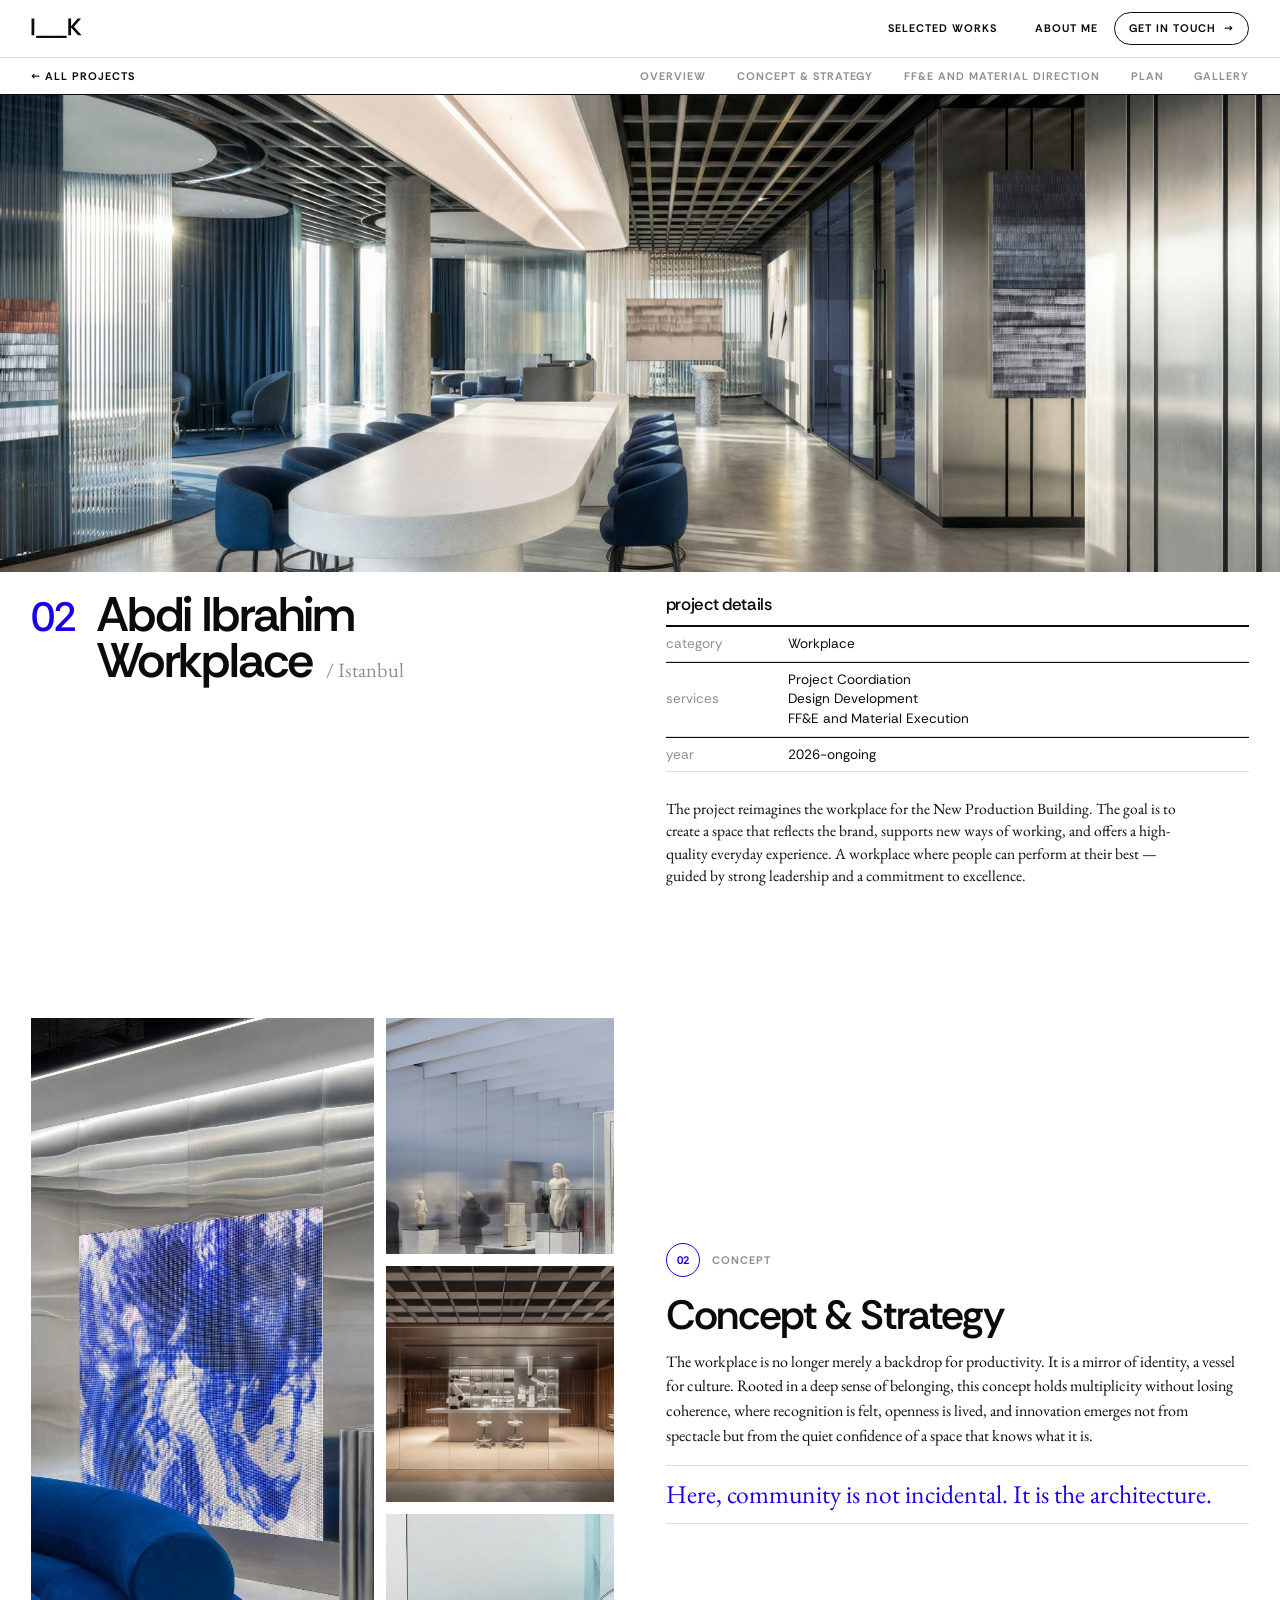
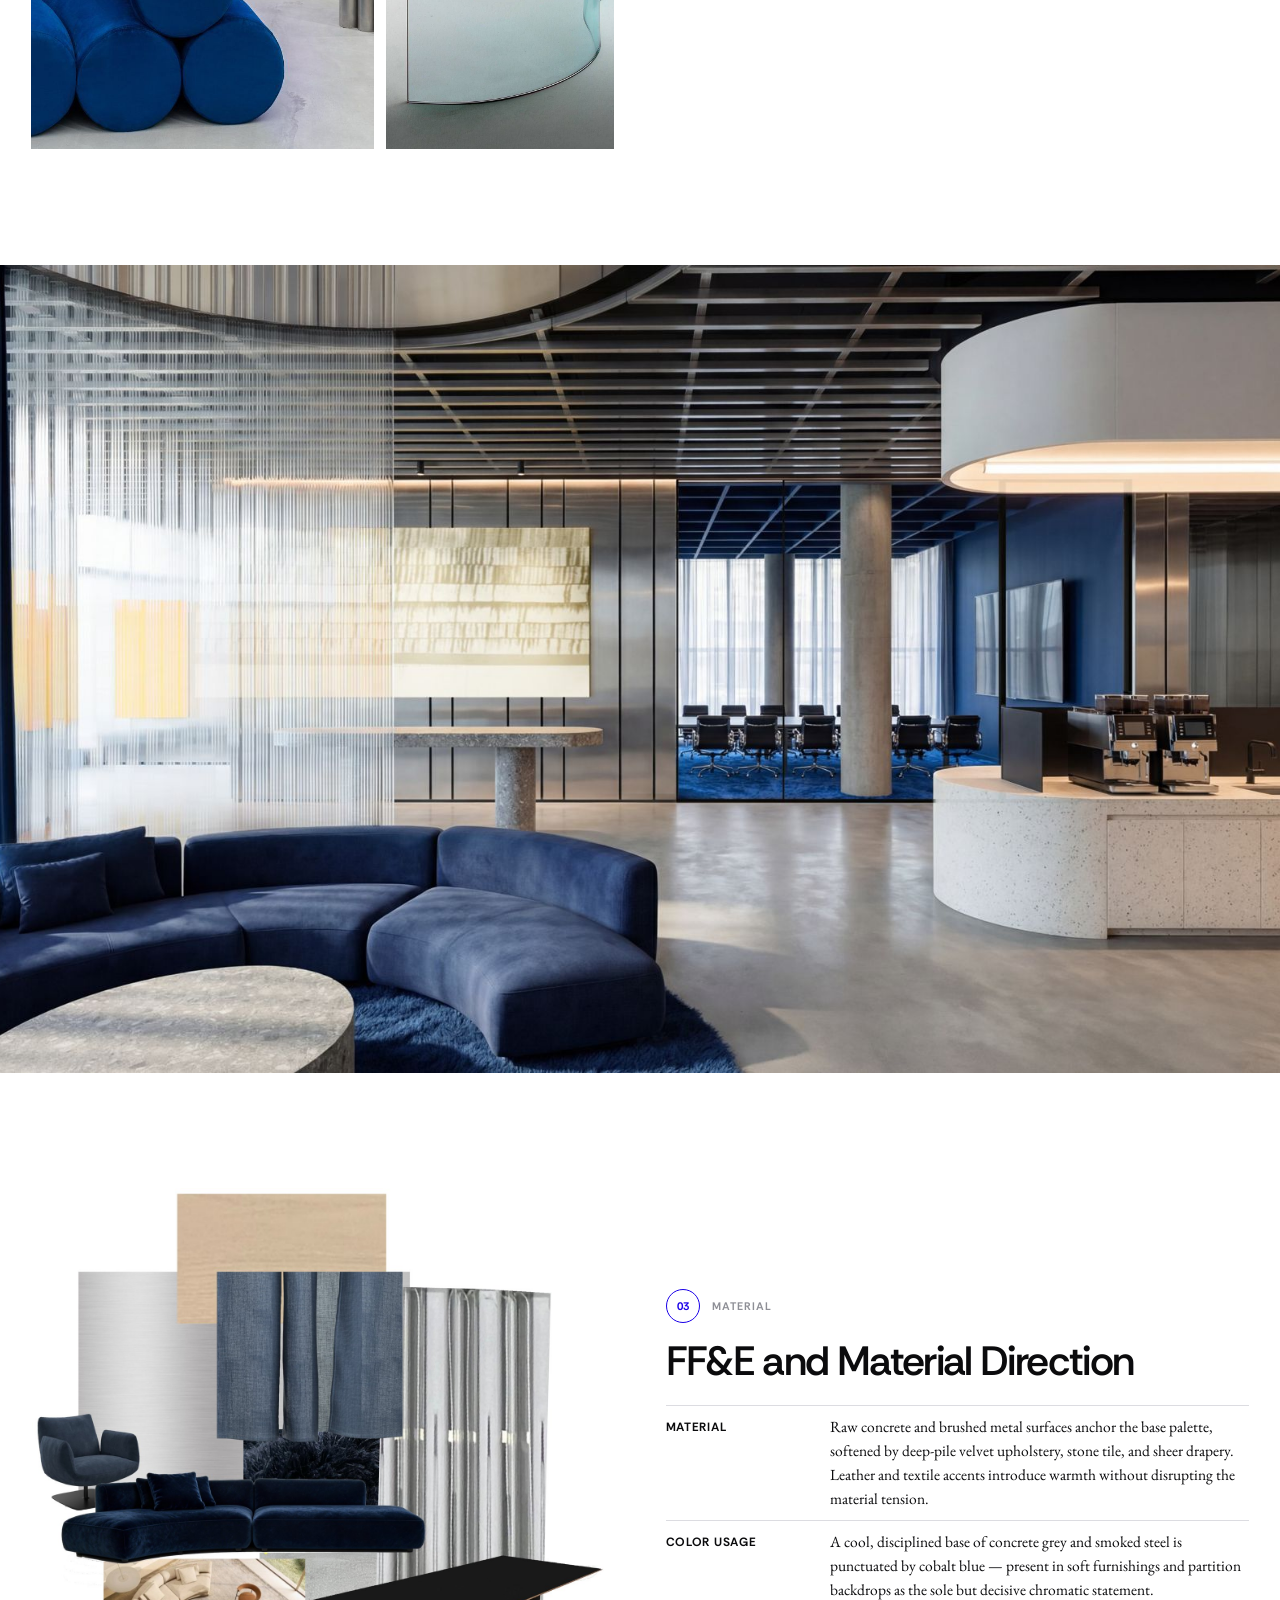
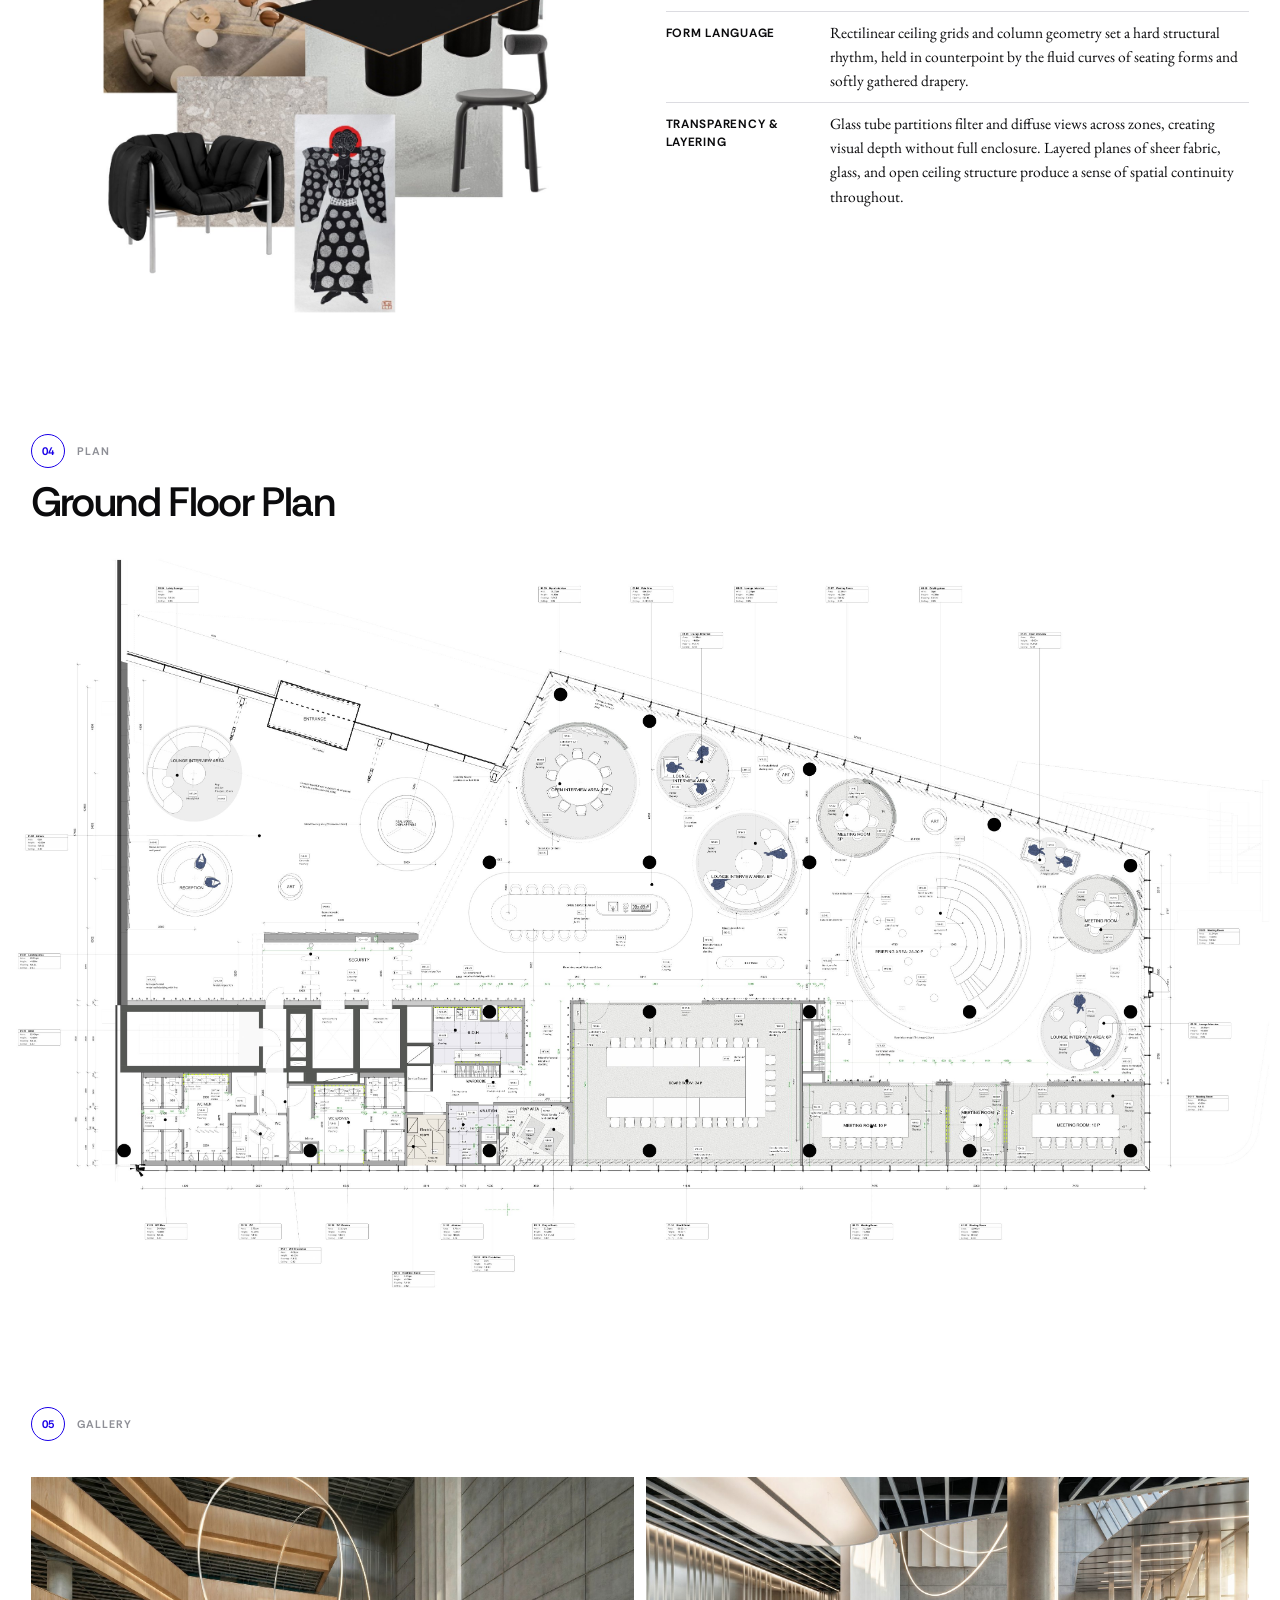
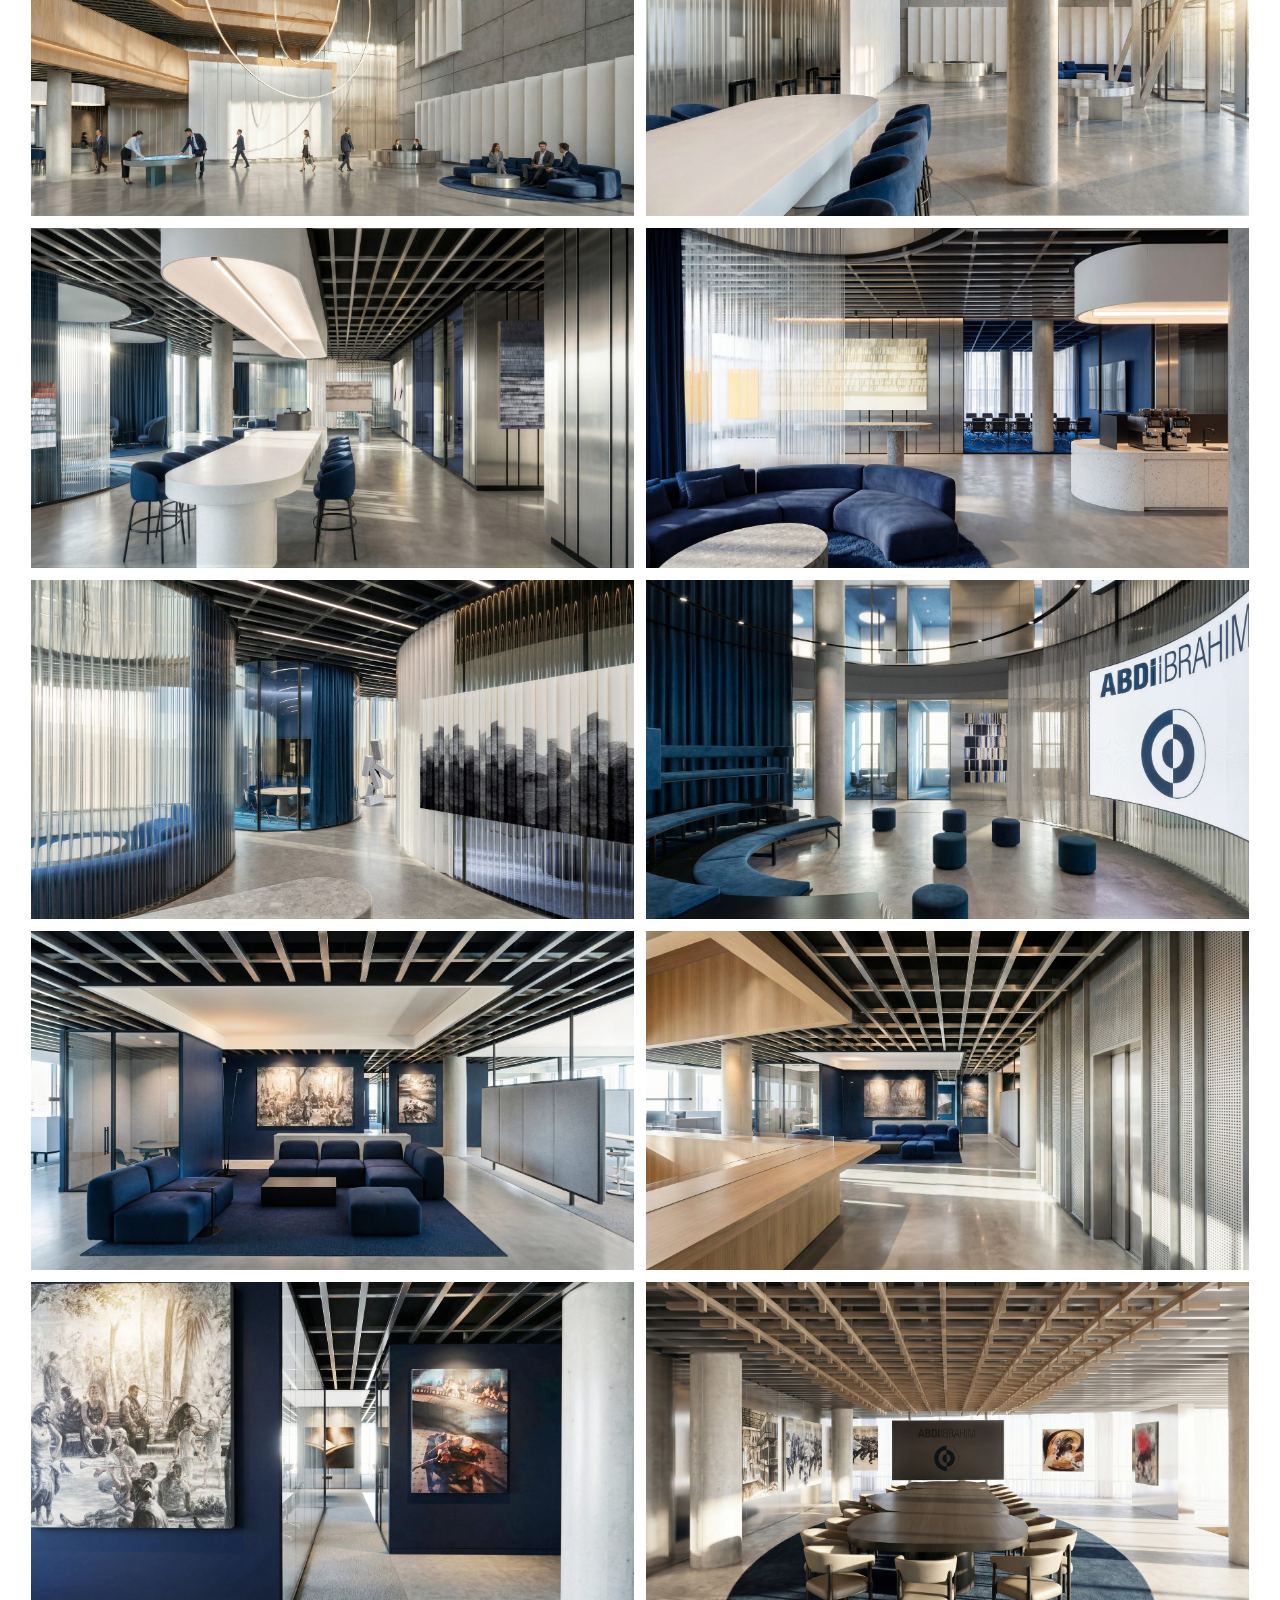
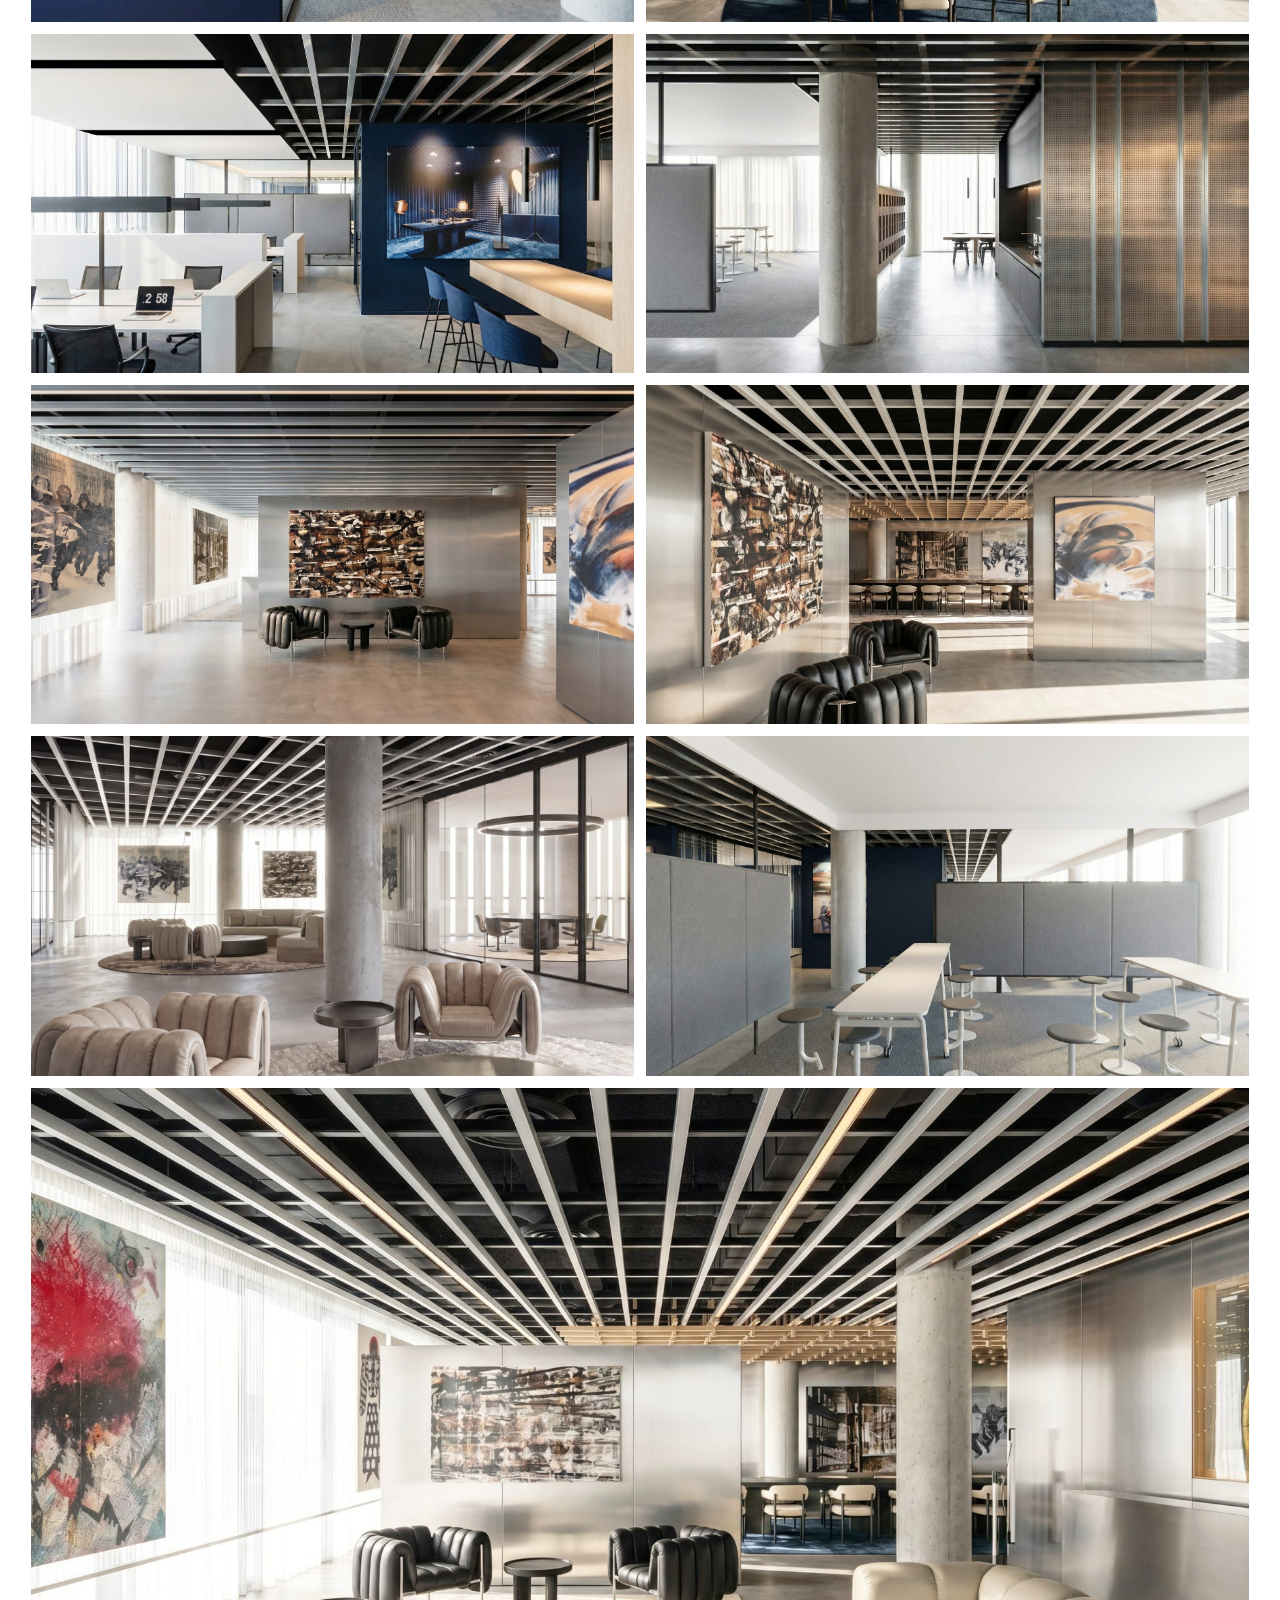
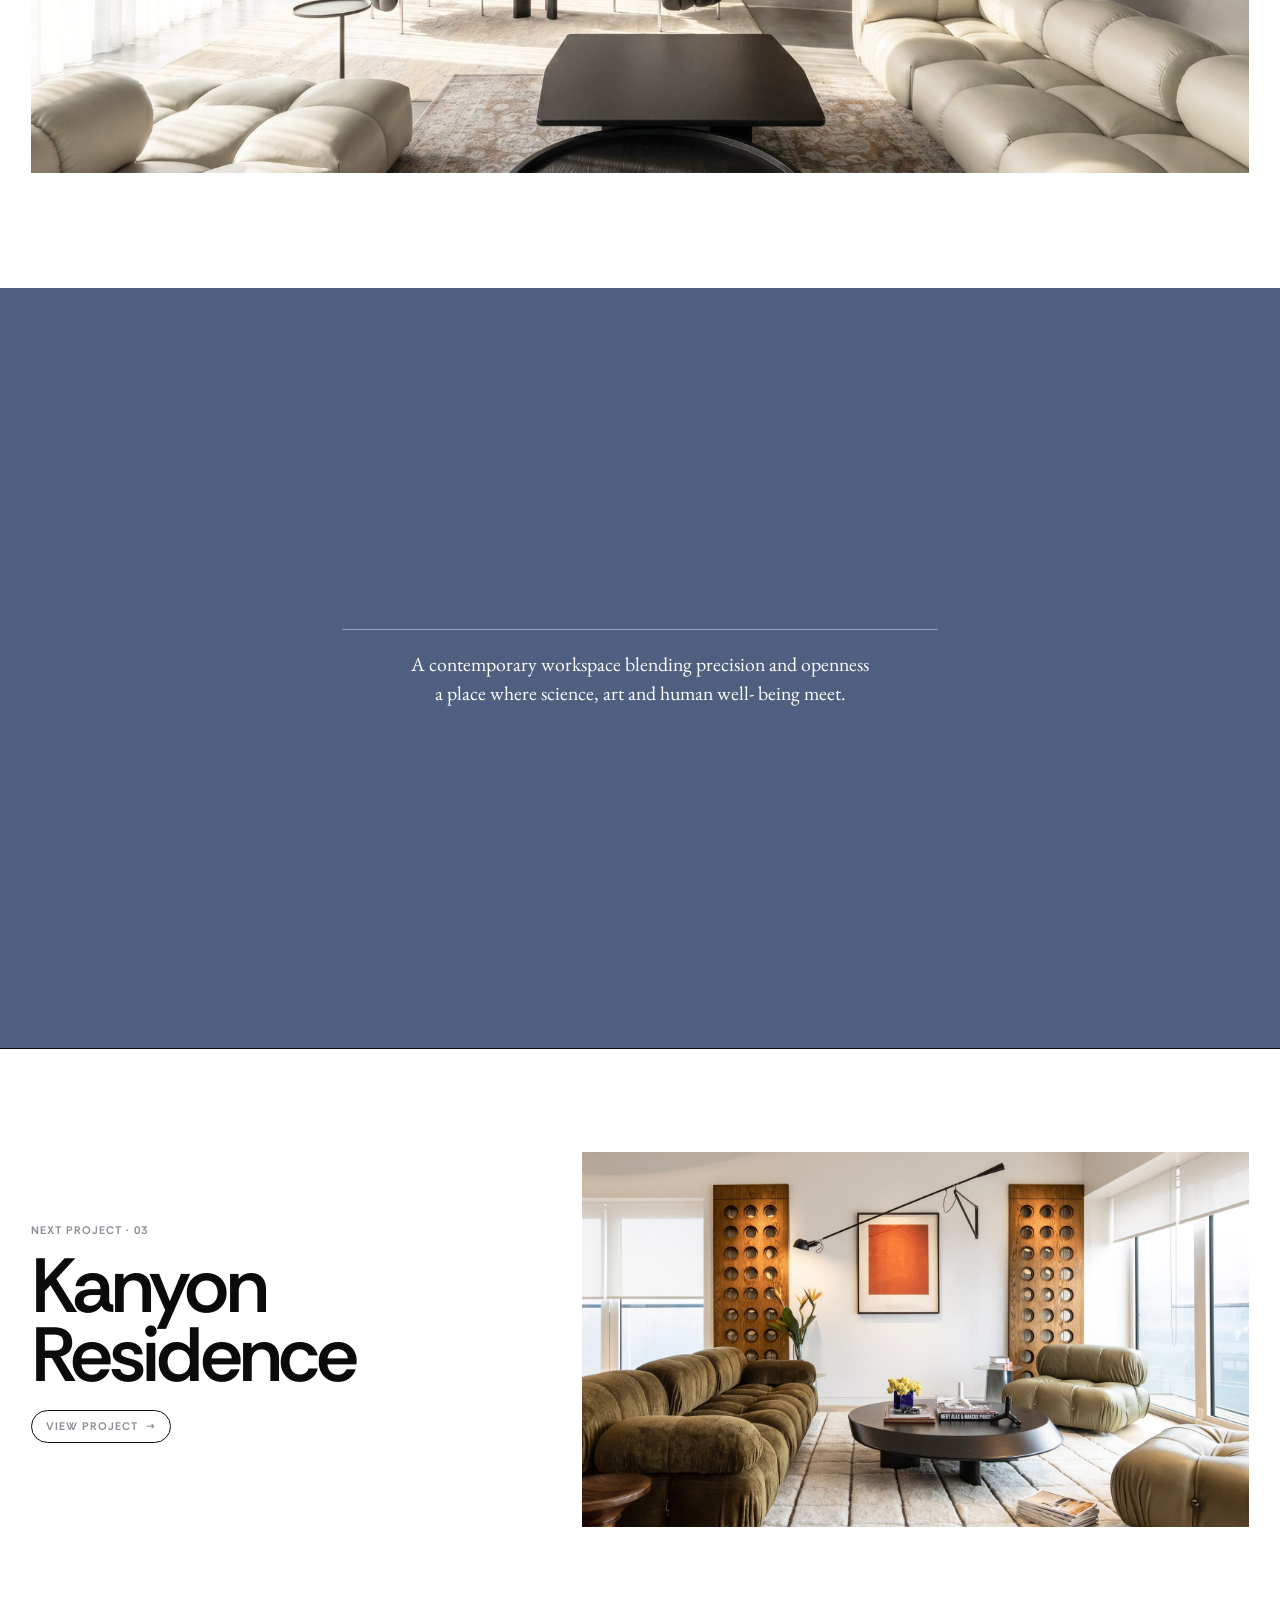
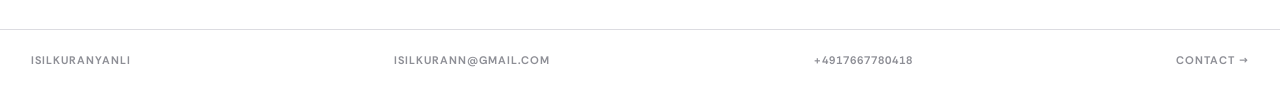
==== abdi-ibrahim.html @ 498994fc "Add files via upload" ====
<!doctype html>
<html lang="en"><head><meta charset="utf-8"><meta name="viewport" content="width=device-width,initial-scale=1,viewport-fit=cover">
<title>Abdi Ibrahim Workplace</title>
<link rel="preconnect" href="https://fonts.googleapis.com">
<link rel="preconnect" href="https://fonts.gstatic.com" crossorigin>
<link rel="stylesheet" href="https://fonts.googleapis.com/css2?family=Rethink+Sans:wght@400;500;600;700;800&family=DM+Sans:opsz,wght@9..40,800&family=EB+Garamond:ital,wght@0,400;0,500;1,400&display=swap">
<link rel="stylesheet" href="site.css">
<style>:root{padding-top:env(safe-area-inset-top,0px);padding-bottom:env(safe-area-inset-bottom,0px)}body{margin:0}[hidden]{display:none!important}</style>
</head><body>
<nav class="nav" aria-label="Main">
  <div class="wrap in label">
    <a class="logo" href="index.html" aria-label="ısılkuranyanlı, home"><h1><svg class="logo-mark" viewBox="68.2 44.4 46.4 18.6" role="img" aria-label="ısılkuranyanlı"><path fill="currentColor" d="M 68.679688 60 L 68.679688 44.878906 L 71.210938 44.878906 L 71.210938 60 Z M 72.886719 62.5625 L 72.886719 60.578125 L 86.746094 60.578125 L 86.746094 62.5625 Z M 86.75 62.5625 L 86.75 60.578125 L 100.609375 60.578125 L 100.609375 62.5625 Z M 102.082031 60 L 102.082031 44.878906 L 104.613281 44.878906 L 104.613281 51.894531 L 110.648438 44.878906 L 113.757812 44.878906 L 107.257812 52.292969 L 114.199219 60 L 110.984375 60 L 104.613281 52.945312 L 104.613281 60 Z"/></svg></h1></a>
    <ul>
      <li><a href="index.html#work">Selected works</a></li>
      <li><a href="index.html#about">About me</a></li>
    </ul>
    <a class="pill" href="index.html#contact">Get in touch <span class="ar">→</span></a>
  </div>
  <div class="wrap sub label">
    <a class="back" href="index.html#work">← All projects</a>
    <a href="#overview">Overview</a>
    <a href="#concept">Concept &amp; Strategy</a>
    <a href="#ffe">FF&amp;E and Material Direction</a>
    <a href="#plan">Plan</a>
    <a href="#gallery">Gallery</a>
  </div>
</nav>
<main>
  <article class="chap" aria-labelledby="t02">

    
  <section id="overview" class="ov-big">
    <figure class="ch-open"><img src="img/a-hero.jpg" alt="Abdi Ibrahim workplace with long white table, blue chairs and fluted glass"></figure>
<div class="wrap ch-head">
      <div><div class="ch-num">02</div><h2 class="ch-title" id="t02">Abdi Ibrahim<br> Workplace <span class="city">/ Istanbul</span></h2></div>
      <dl class="facts">
        <div class="hd">project details</div>
        <div class="row"><dt>category</dt><dd>Workplace</dd></div>
        <div class="row"><dt>services</dt><dd>Project Coordiation<br>Design Development<br>FF&amp;E and Material Execution</dd></div>
        <div class="row"><dt>year</dt><dd>2026-ongoing</dd></div>
        <p class="desc">The project reimagines the workplace for the New Production Building. The goal is to create a space that  reflects the brand, supports new ways of working, and offers a high-quality everyday experience. A workplace where people can perform at their best — guided by strong leadership and a commitment to excellence.</p>
      </dl>
    </div>
  </section>

  <section id="concept">
    <div class="wrap sp">
      <div class="m4">
        <figure><img src="img/a-mood-big.jpg" alt="Blue tubular sofa before a blue artwork"></figure>
        <figure><img src="img/a-mood1.jpg" alt="Mood image"></figure>
        <figure><img src="img/a-mood2.jpg" alt="Mood image"></figure>
        <figure><img src="img/a-mood3.jpg" alt="Mood image"></figure>
      </div>
      <div>
        <div class="feat-kicker label"><span class="feat-n">02</span><span>Concept</span></div>
        <h3>Concept &amp; Strategy</h3>
        <div class="prose"><p>The workplace is no longer merely a backdrop for productivity. It is a mirror of identity, a vessel for culture. Rooted in a deep sense of belonging, this concept holds multiplicity without losing coherence, where recognition is felt, openness is lived, and innovation emerges not from spectacle but from the quiet confidence of a space that knows what it is.</p></div>
        <blockquote class="feat-quote">Here, community is not incidental. It is the architecture.</blockquote>
      </div>
    </div>
  </section>

  <section id="community">
    <figure class="full screen"><img src="img/a-full.jpg" alt="Lounge with blue curved sofa, fluted glass, steel wall and blue boardroom"></figure>
  </section>

  <section id="ffe">
    <div class="wrap sp">
      <figure class="collage"><img src="img/a-ffe.jpg" alt="FF&amp;E moodboard with blue velvet sofa, armchair, black table, drapery, stone and artwork" style="object-fit:contain;height:auto"></figure>
      <div>
        <div class="feat-kicker label"><span class="feat-n">03</span><span>Material</span></div>
        <h3>FF&amp;E and Material Direction</h3>
        <dl class="notes">
          <div><dt>Material</dt><dd>Raw concrete and brushed metal surfaces anchor the base palette, softened by deep-pile velvet upholstery, stone tile, and sheer drapery. Leather and textile accents introduce warmth without disrupting the material tension.</dd></div>
          <div><dt>Color usage</dt><dd>A cool, disciplined base of concrete grey and smoked steel is punctuated by cobalt blue — present in soft furnishings and partition backdrops as the sole but decisive chromatic statement.</dd></div>
          <div><dt>Form language</dt><dd>Rectilinear ceiling grids and column geometry set a hard structural rhythm, held in counterpoint by the fluid curves of seating forms and softly gathered drapery.</dd></div>
          <div><dt>Transparency &amp; layering</dt><dd>Glass tube partitions filter and diffuse views across zones, creating visual depth without full enclosure. Layered planes of sheer fabric, glass, and open ceiling structure produce a sense of spatial continuity throughout.</dd></div>
        </dl>
      </div>
    </div>
  </section>

  <section id="plan">
    <div class="wrap plan-sec">
      <div class="plan-head">
        <div><div class="feat-kicker label"><span class="feat-n">04</span><span>Plan</span></div>
        <h3>Ground Floor Plan</h3></div>
      </div>
    </div>
    <figure class="plan-full"><img src="img/a-plan.jpg" width="4317" height="2528" alt="Ground floor plan with reception, lounge interview areas, briefing amphitheatre, boardroom and meeting rooms"></figure>
  </section>

  <section id="gallery">
    <div class="wrap gal-head"><div class="feat-kicker label"><span class="feat-n">05</span><span>Gallery</span></div></div>
    <div class="wrap mgal">
      <div class="gduo">
        <figure><img src="img/ag-01.jpg" alt="Full-height atrium with suspended ring lights and people crossing" loading="lazy"></figure>
        <figure><img src="img/ag-02.jpg" alt="Long white table with blue stools beside a concrete column" loading="lazy"></figure>
        <figure><img src="img/ag-06.jpg" alt="White bar table with blue stools under a linear ceiling" loading="lazy"></figure>
        <figure><img src="img/ag-03.jpg" alt="Curved blue sofa lounge with coffee bar and fluted glass" loading="lazy"></figure>
        <figure><img src="img/ag-04.jpg" alt="Curved fluted glass rooms with blue curtain and artwork" loading="lazy"></figure>
        <figure><img src="img/ag-05.jpg" alt="Amphitheatre steps with blue poufs and Abdi Ibrahim screen" loading="lazy"></figure>
        <figure><img src="img/ag-08.jpg" alt="Blue lounge with modular sofas and two artworks" loading="lazy"></figure>
        <figure><img src="img/ag-07.jpg" alt="Oak stair landing looking into a blue lounge" loading="lazy"></figure>
        <figure><img src="img/ag-09.jpg" alt="Blue walls with large artworks along a glass corridor" loading="lazy"></figure>
        <figure><img src="img/ag-11.jpg" alt="Boardroom under a wooden ceiling grid with Abdi Ibrahim screen" loading="lazy"></figure>
        <figure><img src="img/ag-10.jpg" alt="Open desks beside a blue meeting box with artwork" loading="lazy"></figure>
        <figure><img src="img/ag-17.jpg" alt="Concrete column and brushed steel pantry" loading="lazy"></figure>
        <figure><img src="img/ag-13.jpg" alt="Black puff chairs before a collage artwork on a steel wall" loading="lazy"></figure>
        <figure><img src="img/ag-14.jpg" alt="Black leather chairs with view into the boardroom" loading="lazy"></figure>
        <figure><img src="img/ag-16.jpg" alt="Beige lounge with round glass meeting room behind" loading="lazy"></figure>
        <figure><img src="img/ag-18.jpg" alt="Grey acoustic panels with white tables and stools" loading="lazy"></figure>
      </div>
      <figure class="wide"><img src="img/ag-12.jpg" alt="Cream sofas and black chairs among expressive paintings" loading="lazy"></figure>
    </div>
    <div class="moz-end abdi solo">
      <p>A contemporary workspace blending precision and openness a place where science, art  and human well- being meet.</p>
    </div>
  </section>

  </article>

  <a class="wrap next" href="kanyon.html" data-cur="Next">
    <div><div class="label">Next project · 03</div><h2>Kanyon Residence</h2><span class="pill label">View project <span class="ar">→</span></span></div>
    <figure><img src="img/k-living.jpg" alt="Kanyon Residence living room with olive sofa and perforated oak panels"></figure>
  </a>

  <footer class="wrap minifoot label">
    <a href="index.html">ısılkuranyanlı</a>
    <span>isilkurann@gmail.com</span>
    <span>+4917667780418</span>
    <a href="index.html#contact">Contact →</a>
  </footer>
</main>
<div class="lb" id="lb" hidden role="dialog" aria-modal="true" aria-label="Drawing"><button type="button" class="lb-x label" id="lbX">Close ✕</button><div class="lb-in" id="lbIn"><img id="lbImg" alt=""></div><span class="lb-tip label">Select drawing to zoom</span></div>
<div class="cur label" aria-hidden="true"><span id="curTxt">View</span></div>
<script src="site.js"></script>
</body></html>
---- site.css ----
/* Layout: magazine issue. Sticky nav → cover strip → black statement → works index with two
   infographics (timeline, services matrix) → four project chapters, each paced like a magazine
   feature (opener, concept spread, material/drawing spread, full-bleed photo, colored caption band)
   → blue services band → About (story + black philosophy, with a route infographic) → contact.
   Headlines in a magazine display serif (AD reference), labels in a bold sans, body in a text serif.
   Single deliberate light look; colored bands come from each project's own PDF spread. */
:root{
  --paper:#ffffff;
  --paper-2:#f3f3f5;
  --ink:#0b0b0d;
  --ink-2:#55565c;
  --ink-3:#8e8f96;
  --rule:#dcdce1;
  --rule-dark:#2a2a30;
  --on-ink:#f4f4f6;
  --on-ink-2:#a3a3ad;
  --blue:#1a00e8;
  --blue-soft:#8c80ff;
  --band-moz:#4a0000;
  --band-abdi:#4f5f80;
  --band-kan:#550a1e;
  --band-pub:#9b2e2a;
  --band-sand:#c6ae9c;
  --display:"Rethink Sans",ui-sans-serif,system-ui,-apple-system,"Helvetica Neue",Arial,sans-serif;
  --serif:"Adobe Garamond Pro","AGaramondPro-Regular","EB Garamond",Garamond,Georgia,serif;
  --head:"Rethink Sans",ui-sans-serif,system-ui,-apple-system,"Helvetica Neue",Arial,sans-serif;
  --mag:"Adobe Garamond Pro","AGaramondPro-Regular","EB Garamond",Garamond,Georgia,serif;
  --gutter:clamp(16px,2.4vw,32px);
  --ease:cubic-bezier(.2,.7,.2,1);
  color-scheme:light;
}
*{box-sizing:border-box}
html{scroll-behavior:smooth}
body{background:var(--paper);color:var(--ink);font-family:var(--display);font-size:15px;line-height:1.5;-webkit-font-smoothing:antialiased}
a{color:inherit;text-decoration:none}
a:focus-visible{outline:2px solid var(--blue);outline-offset:3px}
img{display:block;width:100%;height:100%;object-fit:cover;max-width:100%}
figure{margin:0}
.wrap{padding-inline:var(--gutter)}
.label{font-size:11px;font-weight:700;letter-spacing:.09em;text-transform:uppercase}
.dark{background:var(--ink);color:var(--on-ink)}

/* nav */
.nav{position:sticky;top:env(safe-area-inset-top,0px);z-index:20;background:var(--paper);border-bottom:1px solid var(--ink)}
.nav .in{display:flex;align-items:center;gap:16px;padding-block:12px}
.logo h1{margin:0;font-family:"DM Sans",ui-sans-serif,system-ui,-apple-system,"Helvetica Neue",Arial,sans-serif;font-size:clamp(20px,2vw,26px);font-weight:800;letter-spacing:-.05em;line-height:1;text-transform:none}
.nav ul{margin:0 0 0 auto;display:flex;gap:clamp(16px,3vw,40px);list-style:none;padding:0}
.nav a{white-space:nowrap;position:relative}
.nav ul a::after{content:"";position:absolute;left:0;right:0;bottom:-3px;height:1px;background:currentColor;transform:scaleX(0);transform-origin:left;transition:transform .35s var(--ease)}
.nav ul a:hover::after{transform:scaleX(1)}
.pill{display:inline-flex;align-items:center;gap:8px;border:1px solid var(--ink);border-radius:999px;padding:7px 14px;white-space:nowrap;transition:background .25s,color .25s,border-color .25s}
.pill:hover{background:var(--blue);border-color:var(--blue);color:var(--paper)}
.pill .ar{transition:transform .3s var(--ease)}
.pill:hover .ar{transform:translateX(3px)}

/* cover strip */
.cover{display:grid;grid-template-columns:1.25fr 1fr .85fr 1fr;gap:12px;align-items:start;padding-block:28px clamp(36px,5vw,64px)}
.cover a{display:flex;flex-direction:column;gap:8px;min-width:0}
.cover figure{overflow:hidden;background:var(--paper-2)}
.cover a:nth-child(1) figure{aspect-ratio:2/3}
.cover a:nth-child(2) figure{aspect-ratio:4/5}
.cover a:nth-child(3) figure{aspect-ratio:3/4}
.cover a:nth-child(4) figure{aspect-ratio:5/8}
.cover img,.idx-card img{transition:transform 1s var(--ease)}
.cover a:hover img,.idx-card:hover img{transform:scale(1.045)}
.cover .cap{display:flex;justify-content:space-between;gap:8px;align-items:baseline}
.cover .num{font-size:20px;color:var(--ink-2)}
.cover a:hover .num{color:var(--blue)}
.cover .t{font-family:var(--head);font-size:clamp(15px,1.25vw,18px);font-weight:500;letter-spacing:-.015em;line-height:1.15;color:var(--ink-3);opacity:0;transform:translateY(4px);transition:.3s}
.cover a:hover .t,.cover a:focus-visible .t{opacity:1;transform:none;color:var(--ink)}

/* statement */
.statement{padding-block:clamp(72px,11vw,170px)}
.statement .eyebrow{color:var(--on-ink-2);margin-bottom:28px;display:flex;gap:10px;align-items:center}
.statement .eyebrow::before{content:"";width:28px;height:1px;background:var(--blue-soft)}
.statement p{margin:0;max-width:15.5em;font-weight:500;letter-spacing:-.035em;line-height:1.04;font-size:clamp(32px,6vw,92px);text-wrap:balance}
.statement em{font-family:var(--serif);font-style:normal;font-weight:400;letter-spacing:-.01em;font-size:1.12em;line-height:.9;color:var(--blue-soft)}
.statement .inl{display:inline-block;vertical-align:middle;height:.9em;clip-path:inset(0 .3em round 999px);transition:clip-path .6s var(--ease)}
.statement .inl.a{width:2.2em}
.statement .inl.b{width:2.6em}
.statement p:hover .inl{clip-path:inset(0 0 round 999px)}

/* section head */
.sh{display:flex;justify-content:space-between;align-items:end;gap:16px;padding-block:clamp(48px,6vw,88px) 20px;border-bottom:1px solid var(--ink)}
.sh h2{margin:0;font-family:var(--head);font-weight:600;font-size:clamp(48px,8vw,128px);letter-spacing:-.05em;line-height:.88}
.sh h2 sup{font-family:var(--display);font-size:.16em;font-weight:700;letter-spacing:.06em;color:var(--blue);vertical-align:top;margin-left:.3em;position:relative;top:.5em}
.sh .label{color:var(--ink-3);text-align:right}

/* chapter */

.ch-open{aspect-ratio:21/9;overflow:hidden;background:var(--paper-2)}
.ch-head{display:grid;grid-template-columns:minmax(0,1fr) minmax(0,1fr);gap:clamp(20px,4vw,64px);padding-block:clamp(32px,5vw,72px)}
.ch-num{font-weight:500;color:var(--blue);font-size:clamp(40px,5.4vw,84px);line-height:.9;letter-spacing:-.04em}
.ch-title{margin:.08em 0 0;font-family:var(--head);font-weight:600;font-size:clamp(44px,6.2vw,96px);line-height:.92;letter-spacing:-.045em;text-wrap:balance}
.ch-title .city{font-family:var(--serif);font-weight:400;font-size:.32em;color:var(--ink-3);letter-spacing:0;white-space:nowrap}
.facts{margin:0}
.facts .hd{font-size:20px;font-weight:500;letter-spacing:-.02em;padding-bottom:12px;border-bottom:1px solid var(--ink)}
.facts .row{display:grid;grid-template-columns:110px minmax(0,1fr);gap:12px;padding-block:12px;border-bottom:1px solid var(--rule)}
.facts dt{color:var(--ink-3);font-size:15px}
.facts dd{margin:0;font-size:14.5px;line-height:1.55}
.facts .desc{padding-top:16px;font-family:var(--serif);font-size:16.5px;line-height:1.55;color:var(--ink-2);max-width:34em}

.sp{display:grid;grid-template-columns:minmax(0,1fr) minmax(0,1fr);gap:clamp(20px,4vw,64px);padding-block:clamp(40px,6vw,96px);align-items:center}
.sp.top{align-items:start}
.kicker{color:var(--blue);margin-bottom:14px}
.sp h3,.band h3{margin:0 0 20px;font-family:var(--head);font-weight:600;font-size:clamp(34px,4vw,60px);line-height:.98;letter-spacing:-.04em;text-wrap:balance}
.prose{font-family:var(--serif);font-size:17px;line-height:1.6;color:var(--ink-2);max-width:36em}
.prose p{margin:0 0 1em}
.notes{margin:24px 0 0;display:grid;gap:0}
.notes div{display:grid;grid-template-columns:150px minmax(0,1fr);gap:14px;padding-block:12px;border-top:1px solid var(--rule)}
.notes dt{font-size:12px;font-weight:700;letter-spacing:.06em;text-transform:uppercase;padding-top:3px}
.notes dd{margin:0;font-family:var(--serif);font-size:15.5px;line-height:1.55;color:var(--ink-2)}

.mood{display:grid;grid-template-columns:repeat(3,minmax(0,1fr));gap:12px;margin-top:28px}
.mood figure,.m9 figure{position:relative;aspect-ratio:3/4;overflow:hidden;background:var(--paper-2)}
.tag{position:absolute;left:8px;bottom:8px;font-size:10px;font-weight:700;letter-spacing:.08em;text-transform:uppercase;color:#fff;mix-blend-mode:difference}
.m9{display:grid;grid-template-columns:repeat(3,minmax(0,1fr));gap:12px}
.tall{aspect-ratio:4/5;overflow:hidden;position:relative}
.full{aspect-ratio:16/9;overflow:hidden}
.full.cap{position:relative}
.drawing{background:var(--paper);border:1px solid var(--rule);padding:clamp(8px,1.5vw,20px)}
.drawing img{object-fit:contain;height:auto}
.duo{display:grid;grid-template-columns:minmax(0,1fr) minmax(0,1fr);gap:12px;padding-bottom:clamp(40px,6vw,96px)}
.duo figure{aspect-ratio:2/3;overflow:hidden}
.trio{display:grid;grid-template-columns:repeat(3,minmax(0,1fr));gap:12px}
.trio figure{aspect-ratio:4/5;overflow:hidden}
.caption{font-family:var(--serif);font-size:16.5px;line-height:1.55;color:var(--ink-2);max-width:38em;margin:24px auto 0;text-align:left}

/* stat infographic */
.stats{display:grid;grid-template-columns:repeat(3,minmax(0,1fr));border-top:1px solid var(--ink);margin-top:28px}
.stat{padding:14px 12px 0 0;min-width:0}
.stat + .stat{border-left:1px solid var(--rule);padding-left:14px}
.stat .v{font-family:var(--head);font-weight:600;letter-spacing:-.04em;font-size:clamp(40px,4.4vw,64px);line-height:1;color:var(--blue)}
.stat .v small{font-size:.45em}
.stat .k{color:var(--ink-3);margin-top:6px}
.legend{list-style:none;margin:16px 0 0;padding:0;columns:2;column-gap:24px;font-size:13px;color:var(--ink-2)}
.legend li{break-inside:avoid;padding:3px 0;border-bottom:1px solid var(--rule)}
.legend b{color:var(--blue);font-weight:700;margin-right:8px;font-variant-numeric:tabular-nums}

/* colored caption band */
.band{display:grid;grid-template-columns:minmax(0,1fr) minmax(0,1fr);color:var(--on-ink)}
.band > figure{min-height:clamp(420px,52vw,860px);overflow:hidden}
.band .side{display:flex;flex-direction:column;justify-content:center;gap:24px;padding:clamp(28px,6vw,96px) clamp(20px,5vw,88px)}
.band .side figure{width:min(100%,420px);aspect-ratio:4/5;overflow:hidden}
.band .side figure.wide{width:min(100%,520px);aspect-ratio:16/10}
.band .side p{margin:0;padding-top:16px;border-top:1px solid rgba(255,255,255,.4);font-family:var(--serif);font-size:clamp(17px,1.5vw,20px);line-height:1.5;max-width:26em}
.band.moz{background:var(--band-moz)}
.band.abdi{background:var(--band-abdi)}
.band.kan{background:var(--band-kan)}
.band.pub{background:var(--band-pub)}
.sandbox{background:var(--band-sand);display:grid;place-items:center;padding:clamp(28px,5vw,72px);align-self:stretch}
.sandbox figure{width:100%;max-width:520px;aspect-ratio:3/4;overflow:hidden}

/* services band */
.ticker{background:var(--blue);color:var(--paper);overflow:hidden;padding-block:20px}
.ticker .track{display:flex;width:max-content;animation:roll 46s linear infinite}
.ticker span{font-size:clamp(22px,2.8vw,40px);font-weight:500;letter-spacing:-.03em;padding-right:1.2em;white-space:nowrap}
.ticker span::after{content:"✳";font-size:.6em;margin-left:1.2em;vertical-align:.25em;opacity:.8}
@keyframes roll{to{transform:translateX(-50%)}}

/* about */
.part{display:flex;justify-content:space-between;align-items:baseline;gap:16px;border-top:1px solid var(--ink);padding-block:14px 0;margin-top:clamp(28px,4vw,48px)}
.part h3{margin:0;font-family:var(--head);font-weight:600;font-size:clamp(28px,3vw,42px);letter-spacing:-.035em;line-height:1}
.part .label{color:var(--ink-3)}
.route{position:relative;display:grid;grid-template-columns:repeat(4,minmax(0,1fr));gap:16px;padding-block:36px 8px}
.route::before{content:"";position:absolute;left:6px;right:6px;top:42px;height:1px;background:var(--ink)}
.stop{position:relative;padding-top:24px;min-width:0}
.stop::before{content:"";position:absolute;left:0;top:0;width:13px;height:13px;border-radius:50%;background:var(--paper);border:2px solid var(--ink)}
.stop.now::before{background:var(--blue);border-color:var(--blue)}
.stop .c{font-family:var(--head);font-weight:600;letter-spacing:-.04em;font-size:clamp(28px,2.8vw,40px);line-height:1}
.stop .w{color:var(--ink-3);margin-top:6px}
.stop .i{font-size:13.5px;color:var(--ink-2);margin-top:4px}
.cols{display:grid;grid-template-columns:repeat(3,minmax(0,1fr));gap:clamp(16px,2.4vw,36px);padding-block:clamp(28px,4vw,52px) clamp(64px,8vw,120px)}
.col{min-width:0;display:flex;flex-direction:column;gap:16px}
.col .word{margin:0;font-family:var(--head);font-weight:600;letter-spacing:-.05em;line-height:.9;font-size:clamp(34px,3.4vw,52px);color:var(--ink);transition:color .3s}
.col:hover .word{color:var(--blue)}
.col .ix{color:var(--blue)}
.col .role{margin:0;font-size:17px;font-weight:700;letter-spacing:-.01em;padding-top:14px;border-top:1px solid var(--rule)}
.col ul{list-style:none;margin:0;padding:0;color:var(--ink-2);font-size:14.5px;line-height:1.55}
.col ul li.lead{color:var(--ink);font-weight:500}
.col p{margin:0;font-family:var(--serif);font-size:16px;line-height:1.55;color:var(--ink-2);max-width:26em}
.philo{padding-block:clamp(48px,6vw,96px) clamp(64px,8vw,120px)}
.philo .part{margin-top:0;border-color:var(--on-ink)}
.philo .part .label{color:var(--on-ink-2)}
.philo .cols{padding-bottom:0}
.philo .col .word{color:var(--on-ink)}
.philo .col:hover .word{color:var(--blue-soft)}
.philo .col .ix{color:var(--blue-soft)}
.philo .col p{padding-top:14px;border-top:1px solid var(--rule-dark);color:var(--on-ink-2)}
.philo .col:hover p{color:var(--on-ink)}

/* contact */
.contact{padding-block:clamp(56px,8vw,120px) 28px}
.contact .hi{color:var(--blue);font-weight:700;font-size:18px;line-height:1.3;margin:0 0 28px}
.contact ul{list-style:none;margin:0;padding:0;display:grid}
.contact li{display:flex;align-items:flex-start;gap:12px;min-width:0;border-top:1px solid var(--rule);padding-block:6px}
.contact li:last-child{border-bottom:1px solid var(--rule)}
.contact .v{font-weight:500;letter-spacing:-.045em;line-height:1.05;font-size:clamp(28px,6.4vw,96px);overflow-wrap:anywhere;user-select:all;transition:color .25s}
.contact li:hover .v{color:var(--blue)}
.contact .k{color:var(--ink-3);padding-top:.6em}
.foot{display:flex;justify-content:space-between;gap:16px;margin-top:clamp(48px,6vw,90px);color:var(--ink-3)}
.foot a:hover{color:var(--blue)}

/* cursor label */
.cur{position:fixed;left:0;top:0;z-index:50;pointer-events:none;width:84px;height:84px;margin:-42px 0 0 -42px;border-radius:50%;background:var(--blue);color:var(--paper);display:grid;place-items:center;transform:translate3d(-200px,-200px,0) scale(0);transition:transform .35s var(--ease)}
.cur.on{transform:translate3d(var(--x),var(--y),0) scale(1)}
.cur.off{transform:translate3d(var(--x),var(--y),0) scale(0)}
@media (hover:none),(pointer:coarse){.cur{display:none}}

@media (prefers-reduced-motion:no-preference){
  .cover a{animation:up .9s var(--ease) both}
  .cover a:nth-child(2){animation-delay:.08s}.cover a:nth-child(3){animation-delay:.16s}.cover a:nth-child(4){animation-delay:.24s}
  @keyframes up{from{transform:translateY(14px)}to{transform:none}}
}
@media (prefers-reduced-motion:reduce){html{scroll-behavior:auto}.ticker .track{animation:none}*{transition:none!important}.cur{display:none}}

@media (max-width:900px){
  .cover{grid-template-columns:1fr 1fr}
  .cover .t{opacity:1;transform:none}
  .ch-head,.sp,.band{grid-template-columns:1fr}
  .ch-open{aspect-ratio:16/10}
  .band > figure{min-height:0;aspect-ratio:4/5}
  .cols{grid-template-columns:1fr;gap:44px}
  .route{grid-template-columns:1fr 1fr;row-gap:28px}
  .route::before{display:none}
}
@media (max-width:560px){
  .nav .in{flex-wrap:wrap;row-gap:8px}
  .nav ul{margin-left:0}
  .nav .pill{display:none}
  .mood,.m9{gap:8px}
  .trio{grid-template-columns:1fr}
  .trio figure{aspect-ratio:4/5}
  .notes div,.facts .row{grid-template-columns:1fr;gap:4px}
  .stats{grid-template-columns:1fr}
  .stat + .stat{border-left:0;border-top:1px solid var(--rule);padding-left:0}
  .legend{columns:1}
}

/* ---- landing: projects grouped by category ---- */
.cat{padding-block:clamp(48px,7vw,110px)}
.cat.alt{background:var(--paper-2)}
.cat-head{display:flex;justify-content:space-between;align-items:end;gap:16px;border-bottom:1px solid var(--ink);padding-bottom:16px;margin-bottom:clamp(24px,3vw,40px)}
.cat-head h2{margin:0;font-family:var(--head);font-weight:600;font-size:clamp(48px,7.5vw,120px);letter-spacing:-.055em;line-height:.85}
.cat-head .label{color:var(--ink-3);text-align:right}
.cat-head .label b{color:var(--blue)}
.pcard{display:grid;gap:clamp(16px,2.4vw,36px);min-width:0;color:inherit}
.pcard.feature{grid-template-columns:minmax(0,1.7fr) minmax(0,1fr);align-items:end}
.pcard.feature.rev{grid-template-columns:minmax(0,1fr) minmax(0,1.7fr)}
.pcard.feature.rev figure{order:2}
.pcard figure{overflow:hidden;aspect-ratio:16/10;background:var(--paper-2)}
.pcard img{transition:transform 1.1s var(--ease)}
.pcard:hover img{transform:scale(1.035)}
.pair{display:grid;grid-template-columns:minmax(0,1fr) minmax(0,1fr);gap:clamp(16px,2.4vw,36px)}
.pair .pcard figure{aspect-ratio:4/5}
.pmeta{display:flex;gap:14px;color:var(--ink-3);margin-bottom:12px}
.pmeta b{color:var(--blue)}
.pcard h3{margin:0 0 12px;font-family:var(--head);font-weight:600;font-size:clamp(32px,3.6vw,56px);line-height:.95;letter-spacing:-.045em;text-wrap:balance}
.pcard h3 .city{font-family:var(--serif);font-weight:400;font-size:.42em;letter-spacing:0;color:var(--ink-3);white-space:nowrap}
.pcard p{margin:0 0 18px;font-family:var(--serif);font-size:17px;line-height:1.55;color:var(--ink-2);max-width:32em}
.pcard .svc{font-size:12.5px;color:var(--ink-2);border-top:1px solid var(--rule);padding-top:12px;margin-bottom:18px;line-height:1.7}
.pcard:hover h3{color:var(--blue)}
.pcard:hover .pill{background:var(--blue);border-color:var(--blue);color:var(--paper)}

/* ---- project page ---- */
.sub{display:flex;gap:clamp(14px,2.4vw,32px);overflow-x:auto;scrollbar-width:none;padding-block:10px;border-top:1px solid var(--rule)}
.sub a{white-space:nowrap;color:var(--ink-3)}
.sub a:hover,.sub a.on{color:var(--blue)}
.sub .back{color:var(--ink);margin-right:auto}
.sub .back:hover{color:var(--blue)}
.pagehead{padding-block:clamp(28px,4vw,56px) clamp(20px,3vw,32px)}
.crumb{color:var(--ink-3)}
.crumb a:hover{color:var(--blue)}
section[id]{scroll-margin-top:110px}
.next{display:grid;grid-template-columns:minmax(0,1fr) minmax(0,1.3fr);gap:clamp(16px,3vw,48px);align-items:center;padding-block:clamp(56px,8vw,120px);border-top:1px solid var(--ink)}
.next .label{color:var(--ink-3);margin-bottom:14px}
.next h2{margin:0 0 20px;font-family:var(--head);font-weight:600;font-size:clamp(40px,6vw,96px);letter-spacing:-.05em;line-height:.9}
.next figure{aspect-ratio:16/9;overflow:hidden}
.next img{transition:transform 1.1s var(--ease)}
.next:hover img{transform:scale(1.035)}
.next:hover h2{color:var(--blue)}
.minifoot{display:flex;flex-wrap:wrap;justify-content:space-between;gap:16px;padding-block:22px;border-top:1px solid var(--rule);color:var(--ink-3)}
.minifoot span{user-select:all}
.minifoot a:hover{color:var(--blue)}
@media (max-width:900px){
  .pcard.feature,.pcard.feature.rev,.next{grid-template-columns:1fr}
  .pcard.feature.rev figure{order:0}
}
@media (max-width:560px){
  .pair{grid-template-columns:1fr}
  .pair .pcard figure{aspect-ratio:16/10}
}
.works{display:grid;gap:clamp(56px,8vw,120px);padding-block:clamp(56px,8vw,120px)}
.works .pcard + .pcard{border-top:1px solid var(--ink);padding-top:clamp(24px,3vw,40px)}
#about > .wrap .part{border-top:0}
.mgal{display:grid;gap:12px;padding-block:12px clamp(56px,8vw,120px)}
.mgal .wide{aspect-ratio:4/3;overflow:hidden}
@media (min-width:901px){.mgal .wide{aspect-ratio:16/9}}

/* ---- feature spread: sticky image left, editorial column right ---- */
.feat{display:grid;grid-template-columns:repeat(12,minmax(0,1fr));column-gap:clamp(16px,2.4vw,36px);padding-block:clamp(48px,7vw,112px);align-items:start}
.feat-media{grid-column:1/7;position:sticky;top:120px;margin:0}
.feat-media img{aspect-ratio:4/5;height:auto;transition:transform 1.2s var(--ease)}
.feat-media{overflow:hidden}
.feat-media:hover img{transform:scale(1.025)}
.feat-media figcaption{display:flex;justify-content:space-between;gap:12px;padding-top:10px;color:var(--ink-3);border-top:1px solid var(--ink);margin-top:10px}
.feat-body{grid-column:8/13;display:flex;flex-direction:column;gap:clamp(20px,2.4vw,32px);padding-top:clamp(0px,2vw,24px)}
.feat-kicker{display:flex;align-items:center;gap:12px;color:var(--ink-3)}
.feat-n{display:inline-grid;place-items:center;width:34px;height:34px;border:1px solid var(--blue);border-radius:50%;color:var(--blue);letter-spacing:0}
.feat-body h3{margin:0;font-family:var(--head);font-weight:600;font-size:clamp(38px,4.4vw,68px);line-height:.95;letter-spacing:-.045em;text-wrap:balance}
.feat-lead{margin:0;font-family:var(--serif);font-size:clamp(18px,1.45vw,21px);line-height:1.6;color:var(--ink);max-width:32em}
.feat-quote{margin:0;padding:clamp(18px,2vw,28px) 0;border-block:1px solid var(--rule);font-family:var(--serif);font-size:clamp(26px,2.5vw,38px);line-height:1.15;color:var(--blue);text-wrap:balance}
.feat-strip{display:grid;grid-template-columns:repeat(3,minmax(0,1fr));gap:10px}
.feat-strip figure{margin:0;overflow:hidden}
.feat-strip img{aspect-ratio:1/1;height:auto;transition:transform .9s var(--ease),filter .4s}
.feat-strip figure:hover img{transform:scale(1.05)}
.feat-strip figcaption{padding-top:8px;color:var(--ink-3)}
@media (max-width:900px){
  .feat-media{grid-column:1/-1;position:static}
  .feat-body{grid-column:1/-1;padding-top:32px}
}
@media (prefers-reduced-motion:reduce){.feat-media img,.feat-strip img{transition:none}}
.chap .prose,.chap .notes dd,.chap .facts .desc,.chap .caption,.chap .feat-lead{color:var(--ink)}
.sp .feat-kicker{margin-bottom:18px}
.gal-head{padding-block:0 20px}
.pcard[id]{scroll-margin-top:90px}

/* ---- detail drawings ---- */
.dets{display:grid;gap:clamp(16px,2vw,28px);padding-block:clamp(48px,7vw,112px)}
.dets-head{display:flex;justify-content:space-between;align-items:center;gap:16px;padding-bottom:16px;border-bottom:1px solid var(--ink)}
.dets-hint{color:var(--ink-3)}
.dets-pair{display:grid;grid-template-columns:minmax(0,.873fr) minmax(0,.62fr);gap:clamp(16px,2vw,28px);align-items:start}
.dwg{margin:0;display:flex;flex-direction:column;gap:12px;min-width:0}
.zoom{display:block;width:100%;padding:clamp(12px,2vw,28px);margin:0;border:1px solid var(--rule);background:var(--paper);cursor:zoom-in;transition:border-color .25s}
.zoom:hover{border-color:var(--ink)}
.zoom:focus-visible{outline:2px solid var(--blue);outline-offset:3px}
.zoom img{height:auto;object-fit:contain}
.dwg figcaption{display:flex;flex-wrap:wrap;align-items:baseline;gap:6px 14px;font-size:15px;font-weight:500;letter-spacing:-.01em}
.dwg figcaption .label{color:var(--blue)}
.dwg figcaption .where{color:var(--ink-3);font-weight:400;margin-left:auto}
.built{margin:0}
.built img{aspect-ratio:16/9}
.built figcaption{padding-top:10px;color:var(--ink-3)}
.lb{position:fixed;inset:0;z-index:100;background:rgba(255,255,255,.98);display:flex;flex-direction:column}
.lb-x{position:absolute;top:calc(14px + env(safe-area-inset-top,0px));right:16px;z-index:2;border:1px solid var(--ink);border-radius:999px;background:var(--paper);padding:8px 14px;cursor:pointer}
.lb-x:hover{background:var(--blue);border-color:var(--blue);color:var(--paper)}
.lb-in{flex:1;overflow:auto;display:grid;place-items:center;padding:60px 16px 40px;cursor:zoom-in}
.lb-in img{max-width:100%;max-height:calc(100vh - 110px);width:auto;height:auto;object-fit:contain}
.lb.big .lb-in{place-items:start;cursor:zoom-out}
.lb.big .lb-in img{max-width:none;max-height:none;width:auto}
.lb-tip{position:absolute;bottom:14px;left:50%;transform:translateX(-50%);color:var(--ink-3)}
@media (max-width:700px){
  .dets-pair{grid-template-columns:1fr}
  .dwg figcaption .where{margin-left:0;width:100%}
}

/* ===== one block = one screen (project pages, desktop) ===== */
.dets-stack{display:grid;gap:clamp(16px,2vw,28px);align-content:start}
@media (min-width:901px) and (min-height:560px){
  :root{--navh:92px;--vh:calc(100svh - var(--navh));--pad:clamp(24px,3vw,44px)}
  .chap section[id]{scroll-margin-top:var(--navh)}

  /* overview: hero + facts share exactly one screen */
  #overview{height:var(--vh);display:flex;flex-direction:column;overflow:hidden}
  #overview .ch-open{flex:1 1 auto;min-height:0;aspect-ratio:auto}
  #overview .ch-head{flex:none;padding-block:22px 26px;align-items:end}
  #overview .ch-num{font-size:clamp(30px,3.4vw,52px)}
  #overview .ch-title{font-size:clamp(36px,4.4vw,72px)}
  #overview .facts .hd{font-size:17px;padding-bottom:8px}
  #overview .facts .row{padding-block:7px}
  #overview .facts dd,#overview .facts dt{font-size:13.5px;line-height:1.45}
  #overview .facts .desc{padding-top:10px;font-size:15.5px;line-height:1.45}

  /* spreads */
  .chap .sp{padding-block:var(--pad)}
  .chap .sp > .wrap{padding-block:var(--pad)!important}
  .chap .sp .tall{aspect-ratio:auto;height:calc(var(--vh) - 2 * var(--pad))}
  .chap .m9{height:calc(var(--vh) - 2 * var(--pad));grid-template-rows:repeat(3,minmax(0,1fr))}
  .chap .m9 figure{aspect-ratio:auto;height:100%}
  .chap .drawing img{max-height:calc(var(--vh) - 2 * var(--pad) - 60px);width:auto;max-width:100%;margin-inline:auto}
  .chap .collage img{max-height:calc(var(--vh) - 2 * var(--pad));width:auto;max-width:100%;margin-inline:auto;object-fit:contain}
  .chap .sp h3{font-size:clamp(30px,3.2vw,52px);margin-bottom:14px}
  .chap .notes div{padding-block:9px}
  .chap .prose{font-size:16px;line-height:1.55}
  .chap .mood{margin-top:18px}

  /* full-bleed photos and pairs never exceed the screen */
  .chap .full{max-height:var(--vh)!important}
  .chap > .duo figure,.chap .wrap.duo figure{max-height:var(--vh)}
  .chap .sp .duo figure{aspect-ratio:1/1;max-height:24vh}
  .chap .trio figure{max-height:calc(var(--vh) - 2 * var(--pad) - 120px)}
  .mgal .wide{max-height:var(--vh)}
  .mgal .trio figure{max-height:calc(var(--vh) - 24px)}

  /* colored bands = one screen */
  .band{height:var(--vh)}
  .band > figure{min-height:0;height:100%}
  .band .side{padding-block:var(--pad);gap:18px}
  .band .side figure{max-height:calc(var(--vh) * .52)}
  .sandbox{padding:var(--pad)}
  .sandbox figure{max-height:calc(var(--vh) - 2 * var(--pad))}

  /* feature spread */
  .feat{padding-block:var(--pad)}
  .feat-media{top:calc(var(--navh) + 12px)}
  .feat-media img{aspect-ratio:auto;height:calc(var(--vh) - 2 * var(--pad) - 44px);object-fit:cover}
  .feat-body{gap:18px}
  .feat-lead{font-size:17.5px;line-height:1.55}
  .feat-quote{font-size:clamp(22px,2vw,32px);padding-block:14px}

  /* Kanyon plan spread */
  #material .drawing img{max-height:calc(var(--vh) * .48)}
  #material .stats{margin-top:14px}
  #material .stat .v{font-size:clamp(30px,3vw,46px)}
  #material .legend{margin-top:10px;font-size:12px}

  /* details: three drawings + as-built on one screen */
  .dets{grid-template-columns:minmax(0,.87fr) minmax(0,.62fr) minmax(0,1fr);align-items:start;padding-block:var(--pad)}
  .dets-head{grid-column:1/-1}
  .dets-pair{display:contents}
  .zoom{padding:12px}
  .dwg figcaption{font-size:13.5px;gap:4px 10px}
  .dwg figcaption .where{margin-left:0;width:100%}
  .built img{aspect-ratio:16/9;max-height:calc((var(--vh) - 2 * var(--pad) - 200px) * .52)}
  .dets .zoom img{max-height:calc(var(--vh) - 2 * var(--pad) - 190px);width:auto;max-width:100%;margin-inline:auto}
  
  .dets-head{padding-bottom:10px}
  .chap .wrap.duo{padding-bottom:var(--pad)}
  .chap .wrap.duo figure{max-height:calc(var(--vh) - 2 * var(--pad) - 4px)}
  .chap section > .wrap[style]{padding-block:var(--pad)!important}
  .chap .trio figure{max-height:calc(var(--vh) - 2 * var(--pad) - 150px)}
  .feat-strip img{aspect-ratio:4/3}
}
@media (min-width:901px) and (max-height:780px){
  .feat-lead{font-size:16px;line-height:1.5}
  .feat-body h3{font-size:clamp(30px,3.4vw,52px)}
  .feat-strip figcaption{display:none}
  #material .drawing img{max-height:calc(var(--vh) * .4)}
  .chap .sp .duo figure{max-height:19vh}
  .chap .notes dd{font-size:14.5px;line-height:1.45}
}

/* as-built photo: full bleed, one screen */
.built-full{position:relative;margin:0;overflow:hidden;aspect-ratio:16/9}
.built-full img{height:100%}
.built-full figcaption{position:absolute;left:var(--gutter);bottom:18px;color:#fff;background:rgba(11,11,13,.55);padding:6px 10px;border-radius:999px}
@media (min-width:901px) and (min-height:560px){
  .built-full{aspect-ratio:auto;height:var(--vh)}
}
/* breathing room between project sections */
.chap section + section{margin-top:clamp(56px,8vw,128px)}

/* details v3: drawings enlarged, each block exactly one screen */
.dets-scr{display:grid;gap:clamp(16px,2vw,28px);align-content:start}
@media (min-width:901px) and (min-height:560px){
  .dets{display:block;padding-block:0;grid-template-columns:none}
  .dets-scr{box-sizing:border-box;height:var(--vh);padding-block:var(--pad);display:flex;flex-direction:column;gap:18px;overflow:hidden}
  .dets-s2{justify-content:center}
  .dets-s2 .dwg{align-self:center}
  .dets .dets-pair{display:flex;justify-content:center;align-items:flex-start;gap:clamp(20px,2.4vw,40px)}
  .dets .dwg{flex:none;align-items:center}
  .dets .dwg figcaption{width:0;min-width:100%;font-size:14px}
  .dets .zoom{width:auto;padding:12px}
  .dets .zoom img{max-height:none;max-width:none;width:auto}
  .dets-s1 .zoom img{height:min(calc(var(--vh) - 2 * var(--pad) - 135px),calc((100vw - 2 * var(--gutter) - 40px - 80px) / 1.493))}
  .dets-s2 .zoom img{height:min(calc(var(--vh) - 2 * var(--pad) - 100px),calc((100vw - 2 * var(--gutter) - 60px) / 2.233))}
}

/* Mozaik harmony: image 2/3, text 1/3 on one screen */
.sp.h23{grid-template-columns:minmax(0,2fr) minmax(0,1fr);align-items:end}
.h23-img{margin:0;overflow:hidden;aspect-ratio:4/3}
.h23-txt{display:flex;flex-direction:column;gap:18px;padding-bottom:4px}
.h23-txt .feat-kicker{margin-bottom:0}
@media (min-width:901px) and (min-height:560px){
  .chap .sp.h23 .h23-img{aspect-ratio:auto;height:calc(var(--vh) - 2 * var(--pad))}
}
@media (max-width:900px){.sp.h23{grid-template-columns:1fr}}

/* Mozaik spatial: axonometric as hero, 1/3 text + 2/3 drawing, magnifier */
.sp.axo{grid-template-columns:minmax(0,1fr) minmax(0,2fr);align-items:center}
.axo-txt{display:flex;flex-direction:column;gap:16px}
.axo-txt h3{margin:0!important}
.axo-hint{color:var(--blue)}
.axo-fig{margin:0;justify-self:center;max-width:100%;background:#fff;border:1px solid var(--rule);line-height:0}
.mag{position:relative;display:block;line-height:0;max-width:100%;overflow:hidden}
.mag img{width:auto;max-width:100%;height:auto;object-fit:contain}
.mag-on{cursor:none}
.mag-lens{position:absolute;left:0;top:0;width:clamp(180px,16vw,260px);aspect-ratio:1;border-radius:50%;pointer-events:none;background-color:#fff;background-repeat:no-repeat;border:2px solid var(--blue);box-shadow:0 14px 40px rgba(11,11,13,.28),inset 0 0 0 4px rgba(255,255,255,.85);opacity:0;scale:.6;transition:opacity .2s,scale .25s var(--ease);will-change:transform}
.mag-lens.show{opacity:1;scale:1}
.mag-lens::after{content:"";position:absolute;left:50%;top:50%;width:8px;height:8px;margin:-4px 0 0 -4px;border-radius:50%;background:var(--blue);opacity:.7}
@media (min-width:901px) and (min-height:560px){
  .chap .sp.axo .mag img{max-height:calc(var(--vh) - 2 * var(--pad) - 4px)}
}
@media (max-width:900px){.sp.axo{grid-template-columns:1fr}.axo-hint{display:none}}


/* Mozaik overview: hero + title + details on the first screen, title aligned with details */
@media (min-width:901px) and (min-height:560px){
  #overview.ov-big{height:auto;min-height:var(--vh);display:flex;flex-direction:column;overflow:visible}
  #overview.ov-big .ch-open{flex:1 1 auto;height:auto;min-height:calc(100vw / 3.05);aspect-ratio:auto}
  #overview.ov-big .ch-head{flex:none;align-items:start;padding-block:20px 18px}
  #overview.ov-big .ch-head > div:first-child{display:flex;align-items:baseline;gap:clamp(14px,1.6vw,24px)}
  #overview.ov-big .ch-num{font-size:clamp(30px,3.2vw,48px);line-height:1}
  #overview.ov-big .ch-title{margin:0;font-size:clamp(34px,3.8vw,62px);line-height:.95;white-space:nowrap}
  #overview.ov-big .ch-title .city{display:inline;margin-left:.2em;font-size:.42em}
}
@media (max-width:900px){#overview.ov-big .ch-open{aspect-ratio:4/5}}

/* Mozaik gallery grid: images always span the full content width (page margins left and right);
   height is capped to one screen by cropping, never by narrowing */
.mgal .trio figure,.mgal .wide{width:100%;max-width:none}
@media (min-width:901px) and (min-height:560px){
  .mgal .trio figure{aspect-ratio:auto;max-height:none;height:min(calc((100vw - 2 * var(--gutter) - 24px) / 3 * 1.25),calc(var(--vh) - 24px))}
  .mgal .wide{aspect-ratio:auto;max-height:none;height:min(calc((100vw - 2 * var(--gutter)) * .5625),var(--vh))}
}

/* Mozaik axo: drawing fills the full 2/3 column width */
.sp.axo{grid-template-columns:minmax(0,1fr) minmax(0,2fr);gap:clamp(20px,3vw,48px)}
.axo-fig{justify-self:stretch;width:100%}
.axo-fig .mag img{width:100%;max-width:none}
@media (min-width:901px) and (min-height:560px){
  .chap .sp.axo .mag img{max-height:none}
  .axo-txt{position:sticky;top:calc(var(--navh) + var(--pad));align-self:start}
}

/* Mozaik gallery band: image centred in the colour field, caption column aligned to it */
.band.moz .side{align-items:center;justify-content:center;text-align:left}
.band.moz .side figure{width:min(100%,380px);aspect-ratio:4/5;margin:0}
.band.moz .side p{width:min(100%,380px);max-width:none;margin:0;padding-top:16px;border-top:1px solid rgba(255,255,255,.35);font-family:var(--serif);font-size:16px;line-height:1.55;color:var(--on-ink)}
@media (min-width:901px) and (min-height:560px){
  .band.moz .side{padding:var(--pad) clamp(28px,4vw,72px);gap:20px}
  .band.moz .side figure{height:min(calc(var(--vh) * .6),475px);width:auto;aspect-ratio:4/5;max-height:none}
  .band.moz .side p{width:calc(min(var(--vh) * .6,475px) * .8)}
}
@media (min-width:901px) and (min-height:560px){
  #overview.ov-big .ch-open{position:relative}
  #overview.ov-big .ch-open img{position:absolute;inset:0;width:100%;height:100%}
}

/* Mozaik harmony image: 2/3 of the content width, uncropped 4:3 frame, equal space above and below */
@media (min-width:901px) and (min-height:560px){
  .sp.h23{grid-template-columns:minmax(0,2fr) minmax(0,1fr)}
  .chap .sp.h23 .h23-img{width:100%;height:auto;aspect-ratio:4/3}
}
.chap .sp.h23{padding-bottom:calc(var(--pad,40px) + clamp(56px,8vw,128px))!important}

/* ===== selected works: index rows, expand on hover (no colour change) ===== */
.rows-wrap{padding-block:clamp(56px,8vw,120px)}
.rows-head{display:flex;justify-content:space-between;gap:16px;color:var(--ink-3);padding-bottom:14px}
.rows{border-bottom:1px solid var(--ink)}
.row{display:grid;grid-template-columns:minmax(48px,1fr) minmax(0,10fr) 40px;column-gap:clamp(16px,2vw,32px);align-items:center;padding-block:clamp(22px,2.2vw,32px);border-top:1px solid var(--ink);color:var(--ink)}
.row[id]{scroll-margin-top:90px}
.rw-n{color:var(--blue);align-self:start;padding-top:.7em}
.rw-head{display:flex;align-items:baseline;justify-content:space-between;gap:24px;min-width:0}
.rw-t{margin:0;font-family:var(--head);font-weight:600;font-size:clamp(28px,3.1vw,48px);line-height:1.02;letter-spacing:-.035em;transition:transform .5s var(--ease)}
.rw-tag{font-family:var(--serif);font-size:clamp(16px,1.2vw,19px);color:var(--ink-3);white-space:nowrap}
.rw-tog{position:relative;width:40px;height:40px;border:1px solid var(--ink);border-radius:50%;justify-self:end;transition:transform .5s var(--ease)}
.rw-tog::before,.rw-tog::after{content:"";position:absolute;left:50%;top:50%;width:12px;height:1px;margin-left:-6px;background:var(--ink);transition:transform .5s var(--ease)}
.rw-tog::after{transform:rotate(90deg)}
.rw-more{grid-column:2/-1;display:grid;grid-template-rows:0fr;transition:grid-template-rows .6s var(--ease)}
.rw-in{min-height:0;overflow:hidden;display:grid;grid-template-columns:minmax(0,5fr) minmax(0,3fr) minmax(0,2fr);column-gap:clamp(16px,2.4vw,40px);opacity:0;transition:opacity .35s var(--ease)}
.rw-d{margin:0;padding-top:clamp(18px,1.8vw,26px);font-family:var(--serif);font-size:clamp(16px,1.2vw,18.5px);line-height:1.5;max-width:34em}
.rw-svc,.rw-meta{padding-top:clamp(18px,1.8vw,26px);display:flex;flex-direction:column;gap:10px}
.rw-svc .label,.rw-meta > .label{color:var(--ink-3)}
.rw-list{list-style:none;margin:0;padding:0;display:grid;gap:3px;font-size:14.5px;font-weight:500;line-height:1.35}
.rw-yr{font-size:14.5px;font-weight:500;font-variant-numeric:tabular-nums}
.rw-go{margin-top:auto;padding-top:14px;display:inline-flex;gap:8px;align-items:center}
.rw-go .ar{display:inline-block;transition:transform .35s var(--ease)}

.row:hover .rw-more,.row:focus-visible .rw-more{grid-template-rows:1fr}
.row:hover .rw-in,.row:focus-visible .rw-in{opacity:1;transition-delay:.12s}
.row:hover .rw-t,.row:focus-visible .rw-t{transform:translateX(10px)}
.row:hover .rw-tog,.row:focus-visible .rw-tog{transform:rotate(180deg)}
.row:hover .rw-tog::after,.row:focus-visible .rw-tog::after{transform:rotate(0deg)}
.row:hover .rw-go .ar{transform:translateX(4px)}
.row:focus-visible{outline:2px solid var(--blue);outline-offset:4px}

/* touch screens and narrow widths: always open, simpler grid */
@media (hover:none),(max-width:900px){
  .rw-more{grid-template-rows:1fr}
  .rw-in{opacity:1}
  .rw-tog{display:none}
  .row{grid-template-columns:minmax(36px,auto) minmax(0,1fr)}
}
@media (max-width:900px){
  .rw-head{flex-direction:column;align-items:flex-start;gap:6px}
  .rw-in{grid-template-columns:1fr 1fr}
  .rw-d{grid-column:1/-1}
}
@media (max-width:520px){
  .row{grid-template-columns:1fr;row-gap:8px}
  .rw-n{padding-top:0}
  .rw-more{grid-column:1}
  .rw-in{grid-template-columns:1fr}
}
@media (prefers-reduced-motion:reduce){.row *,.row *::before,.row *::after{transition:none!important}}

/* full-bleed images always span edge to edge; height capped by cropping, never by narrowing */
.chap .full{width:100%}
#harmony .full{aspect-ratio:auto!important;height:calc(100vw * 5 / 12)}
@media (min-width:901px) and (min-height:560px){
  #harmony .full{height:min(calc(100vw * 5 / 12),var(--vh))}
}

/* logo mark I__K */
.logo{display:inline-flex;align-items:center;color:var(--ink)}
.logo h1{display:flex;line-height:0}
.logo-mark{display:block;height:clamp(18px,1.6vw,22px);width:auto}
.logo:hover{color:var(--blue)}

/* landing cover: all four images and their numbers fit on the first screen (same layout, scaled to height) */
@media (min-width:901px){
  .cover{max-width:calc((100svh - 160px) * 2.19 + 36px);margin-inline:auto}
}

/* About me title: scaled to the site's heading scale (one step above project titles) */
.sh h2{font-size:clamp(36px,4vw,60px);letter-spacing:-.04em;line-height:.95}

/* ===== landing showreel ===== */
.reel{position:relative;height:calc(100svh - 50px);min-height:420px;background:var(--ink);overflow:hidden}
.reel video{position:absolute;inset:0;width:100%;height:100%;object-fit:cover;display:block}
.reel::after{content:"";position:absolute;inset:auto 0 0 0;height:30%;background:linear-gradient(to top,rgba(11,11,13,.45),rgba(11,11,13,0));pointer-events:none}
.reel-ui{position:absolute;left:0;right:0;bottom:0;z-index:1;display:flex;justify-content:space-between;align-items:center;gap:16px;padding-block:18px;color:#fff}
.reel-r{display:flex;align-items:center;gap:18px}
.reel-btn{font:inherit;letter-spacing:inherit;text-transform:inherit;color:#fff;background:transparent;border:1px solid rgba(255,255,255,.7);border-radius:999px;padding:6px 12px;cursor:pointer}
.reel-btn:hover{background:#fff;color:var(--ink)}
.reel-ui a:hover{opacity:.7}
@media (max-width:560px){.reel{height:72svh}.reel-ui > span:first-child{display:none}.reel-ui{justify-content:flex-end}}

/* ===== landing hero: tin horse (runs on hover) ===== */
.hz{position:relative;height:calc(100svh - 50px);min-height:520px;background:var(--blue);color:#fff;overflow:hidden;display:flex;flex-direction:column;align-items:center;justify-content:center}
.hz-stage{position:relative;width:min(80vw,calc((100svh - 50px - 280px) * 1.941));aspect-ratio:1126/580;transform:translate(4.263%,-6.034%)}
.hz-stage img{position:absolute;height:auto;max-width:none;user-select:none;-webkit-user-drag:none}
.hz-horse{filter:drop-shadow(0 18px 24px rgba(5,5,30,.28))}
.hz.run .hz-star{animation:hzspin 6s steps(24) infinite}
.hz.run .hz-star + .hz-star{animation-direction:reverse}
@keyframes hzspin{to{transform:rotate(360deg)}}
.hz-brand{position:absolute;left:50%;bottom:clamp(24px,5vh,56px);transform:translateX(-50%);display:flex;flex-direction:column;align-items:center;gap:14px;text-align:center}
.hz-logo{display:block;height:clamp(20px,2vw,26px);width:auto}
.hz-brand p{margin:0;font-family:"DM Sans",var(--display);font-weight:400;font-size:clamp(15px,1.15vw,18px);line-height:1.35;letter-spacing:0}
.hz-scroll{position:absolute;right:var(--gutter);bottom:clamp(24px,5vh,56px);color:#fff}
.hz-scroll:hover{opacity:.7}
@media (max-width:700px){
  .hz{height:78svh;min-height:480px}
  .hz-stage{width:90vw;margin-top:-70px}
}
@media (prefers-reduced-motion:reduce){.hz.run .hz-star{animation:none}}

/* ===== selected works: gallery index ===== */
.gal{padding-block:clamp(48px,7vw,104px) clamp(56px,8vw,120px)}
.gal-h{display:flex;justify-content:space-between;align-items:baseline;gap:16px;padding-bottom:14px;margin-bottom:clamp(20px,2.4vw,32px);border-bottom:1px solid var(--ink)}
.gal-h h2{margin:0}
.gal-h > span{color:var(--ink-3)}
.gal-grid{display:grid;grid-template-columns:repeat(2,minmax(0,1fr));gap:clamp(40px,5vw,72px) clamp(16px,2vw,28px)}
.gt{display:flex;flex-direction:column;gap:14px;min-width:0;color:var(--ink)}
.gt.wide{grid-column:1/-1}
.gt figure{position:relative;margin:0;overflow:hidden;background:var(--paper-2)}
.gt.wide figure{aspect-ratio:21/9;max-height:calc(100svh - 190px)}
.gt.half figure{aspect-ratio:5/4}
.gt img{height:100%;transition:transform 1.2s var(--ease)}
.gt:hover img,.gt:focus-visible img{transform:scale(1.035)}
.gt-go{position:absolute;left:16px;bottom:16px;display:inline-flex;gap:8px;align-items:center;padding:8px 14px;border-radius:999px;background:var(--paper);color:var(--ink);opacity:0;transform:translateY(8px);transition:opacity .35s var(--ease),transform .35s var(--ease)}
.gt:hover .gt-go,.gt:focus-visible .gt-go{opacity:1;transform:none}
.gt-cap{display:grid;grid-template-columns:auto minmax(0,1fr) auto;align-items:baseline;column-gap:clamp(12px,1.6vw,24px);padding-top:4px}
.gt-n{color:var(--blue)}
.gt-t{margin:0;font-family:var(--head);font-weight:600;font-size:clamp(24px,2.4vw,38px);line-height:1.02;letter-spacing:-.035em}
.gt-m{font-family:var(--serif);font-size:clamp(15px,1.15vw,18px);color:var(--ink-3);white-space:nowrap}
.gt:focus-visible{outline:2px solid var(--blue);outline-offset:6px}
.gt[id]{scroll-margin-top:90px}
@media (hover:none){.gt-go{opacity:1;transform:none}}
@media (max-width:760px){
  .gal-grid{grid-template-columns:1fr}
  .gt.wide figure{aspect-ratio:4/3;max-height:none}
  .gt.half figure{aspect-ratio:4/3}
  .gt-cap{grid-template-columns:auto minmax(0,1fr)}
  .gt-m{grid-column:2;white-space:normal}
}
/* statement now opens About me */
.about-stmt{margin-top:0}
@media (prefers-reduced-motion:reduce){.gt img,.gt-go{transition:none}}

/* ===== selected works: four-up index (reference: Caukin Studio projects) ===== */
.pjs{padding-block:clamp(44px,6vw,96px) clamp(56px,8vw,120px)}
.pjs-h{display:flex;justify-content:space-between;align-items:flex-end;gap:16px;padding-bottom:14px;margin-bottom:clamp(16px,2vw,24px);border-bottom:1px solid var(--ink)}
.pjs-title{margin:0;font-family:var(--head);font-weight:600;font-size:clamp(40px,5.6vw,92px);line-height:.85;letter-spacing:-.05em}
.pjs-h > .label{color:var(--ink-3)}
.pjs-grid{display:grid;grid-template-columns:repeat(4,minmax(0,1fr));gap:clamp(10px,1.2vw,18px)}
.pj{display:flex;flex-direction:column;gap:12px;min-width:0;color:var(--ink)}
.pj[id]{scroll-margin-top:90px}
.pj figure{margin:0;aspect-ratio:4/5;overflow:hidden;background:var(--paper-2)}
.pj img{height:100%;transition:transform 1.1s var(--ease)}
.pj:hover img,.pj:focus-visible img{transform:scale(1.04)}
.pj-cap{display:grid;grid-template-columns:auto minmax(0,1fr);column-gap:10px;row-gap:4px;align-items:baseline}
.pj-n{color:var(--blue);grid-row:1/3}
.pj-t{margin:0;font-family:var(--head);font-weight:600;font-size:clamp(18px,1.55vw,24px);line-height:1.08;letter-spacing:-.03em;transition:color .3s}
.pj-m{grid-column:2;font-family:var(--serif);font-size:clamp(14px,1.05vw,16px);color:var(--ink-3)}
.pj-y{grid-column:2;color:var(--ink-3);padding-top:6px;margin-top:4px;border-top:1px solid var(--rule)}
.pj:hover .pj-t{color:var(--blue)}
.pj:focus-visible{outline:2px solid var(--blue);outline-offset:6px}
@media (max-width:900px){.pjs-grid{grid-template-columns:repeat(2,minmax(0,1fr));row-gap:32px}}
@media (max-width:480px){.pjs-grid{grid-template-columns:1fr}}
@media (prefers-reduced-motion:reduce){.pj img{transition:none}}

.philo .part.part-plain{border-top:0;padding-top:0}

/* project tiles: caption opens on hover (space reserved, no layout jump) */
.pj-cap{clip-path:inset(0 0 100% 0);opacity:0;transform:translateY(-6px);transition:clip-path .55s var(--ease),opacity .35s var(--ease),transform .55s var(--ease)}
.pj:hover .pj-cap,.pj:focus-visible .pj-cap{clip-path:inset(0 0 0 0);opacity:1;transform:none}
@media (hover:none){.pj-cap{clip-path:none;opacity:1;transform:none}}
@media (prefers-reduced-motion:reduce){.pj-cap{transition:opacity .2s}}
.pjs{padding-block:clamp(80px,10vw,160px) clamp(96px,12vw,180px)}
/* My philospy: one full screen, content centred */
@media (min-width:701px){
  .philo{box-sizing:border-box;min-height:calc(100svh - 50px);display:flex;flex-direction:column;justify-content:center;gap:clamp(24px,4vh,48px)}
  .philo .cols{padding-block:0}
}

/* Mozaik closing: full-screen bordeaux page with image and text */
.moz-end{background:var(--band-moz);color:#fff;min-height:calc(100svh - 92px);display:grid;grid-template-columns:auto minmax(0,26em);justify-content:center;align-items:center;gap:clamp(28px,5vw,88px);padding:clamp(40px,7vh,88px) var(--gutter)}
.moz-end figure{margin:0;height:min(64svh,620px);aspect-ratio:3/4;overflow:hidden;max-width:100%}
.moz-end p{margin:0;padding-top:18px;border-top:1px solid rgba(255,255,255,.4);font-family:var(--serif);font-size:clamp(20px,1.8vw,28px);line-height:1.4}
@media (max-width:760px){
  .moz-end{grid-template-columns:1fr;min-height:0}
  .moz-end figure{height:auto;width:100%}
}

/* Mozaik gallery: niche photo joins the grid (1 column + 2 columns, same height as the rows of three) */
.duo12{display:grid;grid-template-columns:repeat(3,minmax(0,1fr));gap:12px}
.duo12 figure{margin:0;overflow:hidden;aspect-ratio:4/5}
.duo12 figure:last-child{grid-column:span 2;aspect-ratio:auto}
@media (min-width:901px) and (min-height:560px){
  .duo12 figure{aspect-ratio:auto;height:min(calc((100vw - 2 * var(--gutter) - 24px) / 3 * 1.25),calc(var(--vh) - 24px))}
}
@media (max-width:560px){.duo12{grid-template-columns:1fr}.duo12 figure:last-child{grid-column:auto;aspect-ratio:4/3}}

/* closing burgundy panel: text only, set as an editorial statement */
.moz-end{grid-template-columns:minmax(0,1fr);justify-items:center;min-height:min(calc(100svh - 92px),760px)}
.moz-end p{max-width:19em;padding-top:22px;font-size:clamp(24px,2.6vw,40px);line-height:1.3;letter-spacing:-.01em;text-wrap:balance}

/* shared closing screens + extra gallery rows for all project pages */
.moz-end.abdi{background:var(--band-abdi)}
.moz-end.kan{background:var(--band-kan)}
.moz-end.pub{background:var(--band-pub)}
.moz-end figure.land{aspect-ratio:4/3;height:min(56svh,540px)}
.duo2{display:grid;grid-template-columns:1fr 1fr;gap:12px}
.duo2 figure{margin:0;overflow:hidden;aspect-ratio:4/5}
@media (min-width:901px) and (min-height:560px){.duo2 figure{aspect-ratio:auto;height:min(calc((100vw - 2 * var(--gutter) - 12px) / 2 * 1.25),calc(var(--vh) - 24px))}}
.axo-col{display:flex;flex-direction:column;gap:0;min-width:0}
.axo-col .stats{margin-top:20px}
@media (max-width:760px){.moz-end figure.land{height:auto;width:100%}}

/* Kanyon floor plan: exactly one screen tall (below the nav), centred in its column */
@media (min-width:901px) and (min-height:560px){
  #material .sp.axo{align-items:center}
  #material .axo-col{align-items:center;justify-content:center}
  #material .axo-fig{width:auto;max-width:100%}
  #material .axo-fig .mag img{width:auto;max-width:100%;height:calc(var(--vh) - 2 * var(--pad) - 2px);object-fit:contain}
}
.plan-wrap{display:flex;flex-direction:column;gap:10px;max-width:100%}
@media (min-width:901px) and (min-height:560px){
  #material .axo-fig .mag img{height:calc(var(--vh) - 2 * var(--pad) - 32px)}
}
/* Kanyon closing panel: project green (bathroom microcement), same type size as Mozaik's closing panel */
.moz-end.kan{background:#646852}
.moz-end.kan p{max-width:24em}
/* Mozaik closing (text only): centred, quieter type */
.moz-end.solo{place-items:center;text-align:center}
.moz-end.solo p{max-width:30em;font-size:clamp(18px,1.55vw,24px);line-height:1.45;letter-spacing:0;padding-top:20px;margin-inline:auto}

/* concept mood image: no hover zoom */
.feat-media:hover img{transform:none}
.feat-media img{transition:none}

/* Abdi concept image: shown whole (no crop) so the metal cladding and the sofa both read */
.feat-media.fit img{aspect-ratio:1080/1350;height:auto;object-fit:contain}
@media (min-width:901px) and (min-height:560px){
  .feat-media.fit{justify-self:start;width:auto;max-width:100%}
  .feat-media.fit img{height:calc(var(--vh) - 2 * var(--pad));width:auto;max-width:100%;aspect-ratio:1080/1350}
}
@media (min-width:901px) and (min-height:560px){
  .feat:has(.feat-media.fit){grid-template-columns:auto minmax(0,1fr);column-gap:clamp(32px,4vw,72px)}
  .feat:has(.feat-media.fit) .feat-media{grid-column:1}
  .feat:has(.feat-media.fit) .feat-body{grid-column:2}
  .feat-media.fit img{max-width:none;max-height:none;width:min(calc((var(--vh) - 2 * var(--pad)) * .8),calc((100vw - 2 * var(--gutter)) * .5));height:auto}
}

/* concept image: no sticky / scroll-follow effect */
.feat-media,.feat-media.fit{position:static!important;top:auto!important}

/* Selected works = one full screen; nav link lands exactly on it */
#work{scroll-margin-top:var(--navh-index,58px)}
@media (min-width:901px) and (min-height:560px){
  #work.pjs{box-sizing:border-box;min-height:calc(100svh - var(--navh-index,58px));display:flex;flex-direction:column;justify-content:center;padding-block:clamp(24px,4vh,48px)}
  #work .pjs-grid figure{max-height:calc(100svh - var(--navh-index,58px) - 300px)}
}

/* Selected works: visuals lead, title steps back */
.pjs-title{font-size:clamp(26px,2.6vw,42px);letter-spacing:-.04em;line-height:1}
.pjs-h{padding-bottom:10px;margin-bottom:clamp(12px,1.4vw,18px)}
.pjs-grid{gap:clamp(8px,.9vw,14px)}
.pj figure{aspect-ratio:2/3}
@media (min-width:901px) and (min-height:560px){
  #work .pjs-grid figure{aspect-ratio:auto;height:min(calc((100vw - 2 * var(--gutter) - 3 * clamp(8px,.9vw,14px)) / 4 * 1.6),calc(100svh - var(--navh-index,58px) - 220px));max-height:none}
}
/* project names one clear step below the section title */
.pj-t{font-size:clamp(15px,1.15vw,18px);letter-spacing:-.02em;line-height:1.15}
.pj-m{font-size:clamp(13px,.95vw,15px)}

/* Abdi gallery: wide image + pair of landscapes on the same grid edges */
.gduo{display:grid;grid-template-columns:repeat(2,minmax(0,1fr));gap:12px}
.gduo figure{margin:0;overflow:hidden;aspect-ratio:16/9}
@media (max-width:560px){.gduo{grid-template-columns:1fr}}

/* Abdi concept: one lead mood image + three supporting, Mozaik spread language */
.m4{display:grid;grid-template-columns:minmax(0,1.5fr) minmax(0,1fr);grid-template-rows:repeat(3,minmax(0,1fr));gap:12px;aspect-ratio:1/1}
.m4 figure{margin:0;overflow:hidden;background:var(--paper-2);min-height:0}
.m4 figure img{width:100%;height:100%;object-fit:cover;display:block}
.m4 figure:first-child{grid-row:1/4}
@media (min-width:901px) and (min-height:560px){.chap .m4{aspect-ratio:auto;height:calc(var(--vh) - 2 * var(--pad))}}
@media (max-width:900px){.m4{gap:8px}}

/* Abdi Ibrahim: one consistent vertical rhythm between sections (8px-based scale) */
.chap[aria-labelledby="t02"]{--sec:clamp(80px,9vw,144px)}
.chap[aria-labelledby="t02"] > section + section{margin-top:var(--sec)!important}
.chap[aria-labelledby="t02"] .sp,
.chap[aria-labelledby="t02"] .sp.h23{padding-block:0!important}
.chap[aria-labelledby="t02"] .gal-head{padding-block:0 24px!important}
.chap[aria-labelledby="t02"] .mgal{padding-bottom:var(--sec)!important}
.chap[aria-labelledby="t02"] #overview .ch-head{padding-bottom:0!important}

/* Abdi: lounge image as a full-bleed, full-screen frame */
.chap .full.screen{aspect-ratio:16/9}
@media (min-width:901px) and (min-height:560px){
  .chap .full.screen{aspect-ratio:auto;height:var(--vh);max-height:none!important}
}

/* Abdi ground floor plan: full-width drawing on one screen */
.plan-sec{padding-block:clamp(40px,6vw,96px)}
.plan-head{display:flex;justify-content:space-between;align-items:flex-end;gap:20px;margin-bottom:20px}
.plan-head h3{margin:0;font-family:var(--head);font-weight:600;font-size:clamp(30px,3.2vw,52px);line-height:.98;letter-spacing:-.04em}
.plan-head .feat-kicker{margin-bottom:14px}
.plan-fig{width:100%}
.plan-fig .mag img{width:100%;height:auto}
@media (min-width:901px) and (min-height:560px){
  .chap .plan-sec{padding-block:var(--pad)}
  .chap .plan-fig .mag img{width:auto;max-height:calc(var(--vh) - 2 * var(--pad) - 110px);margin-inline:auto;display:block}
  .chap .plan-fig{display:flex;justify-content:center;border:0}
}
@media (max-width:900px){.plan-head{flex-direction:column;align-items:flex-start}}

/* Abdi ground floor plan: no magnifier, plan at full content width */
.chap .plan-fig{display:block!important}
.chap .plan-fig .mag img{width:100%!important;max-width:100%;height:auto!important;max-height:none!important;margin:0}
.chap[aria-labelledby="t02"] .plan-sec{padding-block:0!important}
/* Abdi plan: title + full plan fit in one screen */
@media (min-width:901px) and (min-height:560px){
  .chap .plan-fig .mag{width:min(100%,calc((var(--vh) - 150px) * 1.7775));margin-inline:0}
}

/* Publicis concept: text left, mood grid right (mirrors Mozaik's concept block) */
.m3{display:grid;grid-template-columns:minmax(0,1fr) minmax(0,1.5fr);grid-template-rows:repeat(2,minmax(0,1fr));gap:12px;aspect-ratio:1/1}
.m3 figure{margin:0;overflow:hidden;background:var(--paper-2);min-height:0}
.m3 figure img{width:100%;height:100%;object-fit:cover;display:block}
.m3 figure:first-child{grid-column:2;grid-row:1/3}
@media (min-width:901px) and (min-height:560px){.chap .m3{aspect-ratio:auto;height:calc(var(--vh) - 2 * var(--pad))}}
@media (max-width:900px){.m3{gap:8px}}

/* contact details match the Selected works title size */
.contact .v{font-size:clamp(26px,2.6vw,42px);letter-spacing:-.04em;line-height:1.1}
.contact li{padding-block:12px;align-items:baseline}

/* Abdi plan: full page, edge to edge across the window */
.plan-full{margin:0;width:100%;background:#fff;line-height:0}
.plan-full img{display:block;width:100%;height:auto}

/* Landing: Selected works and the statement band share one section height */
:root{--band-h:clamp(620px,calc(100svh - 220px),780px)}
@media (min-width:901px) and (min-height:560px){
  #work.pjs{min-height:0;height:var(--band-h);padding-block:clamp(32px,4.5vh,56px);justify-content:center}
  #work .pjs-grid figure{height:calc(var(--band-h) - 2 * clamp(32px,4.5vh,56px) - 160px)!important}
  .about-stmt .statement{box-sizing:border-box;min-height:var(--band-h);display:flex;flex-direction:column;justify-content:center;padding-block:clamp(48px,6vh,96px)}
}
@media (min-width:901px) and (min-height:560px){
  #work.pjs{margin-top:clamp(64px,8vw,128px);margin-bottom:clamp(64px,8vw,128px)}
}
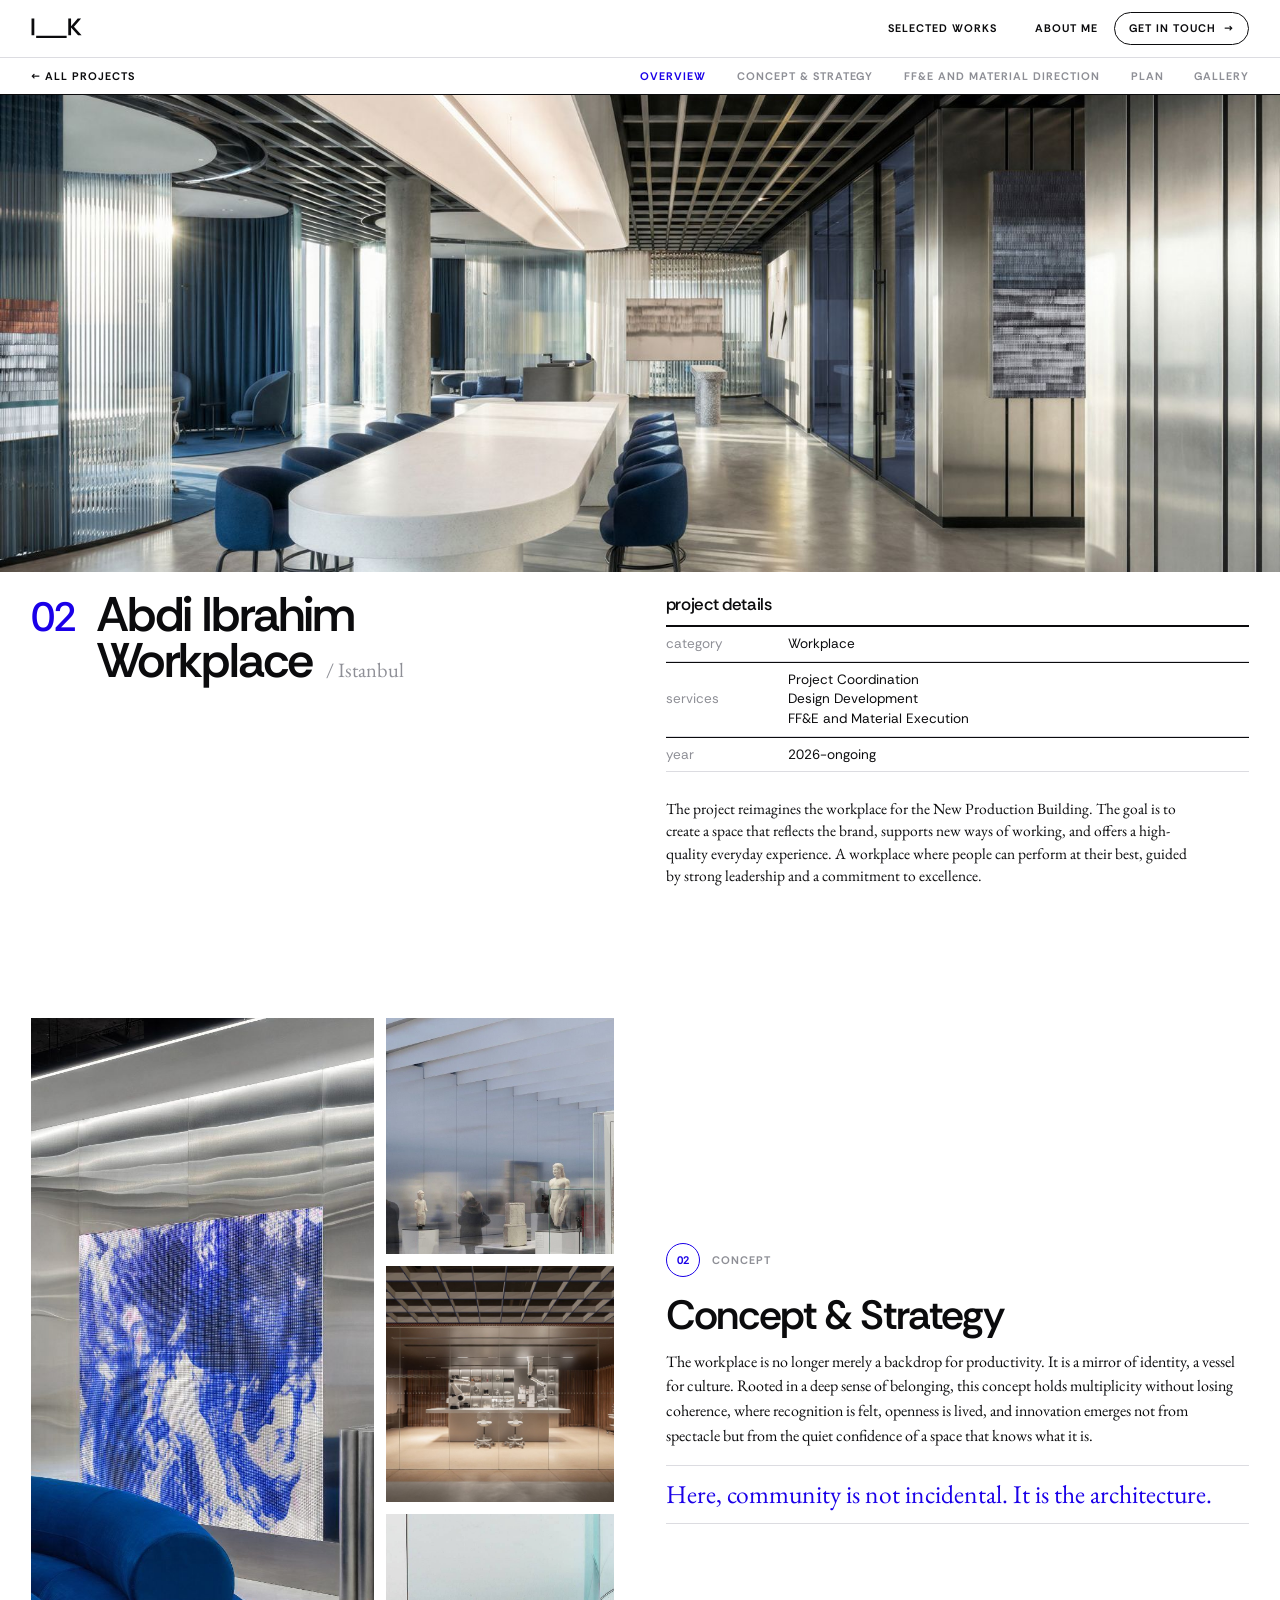
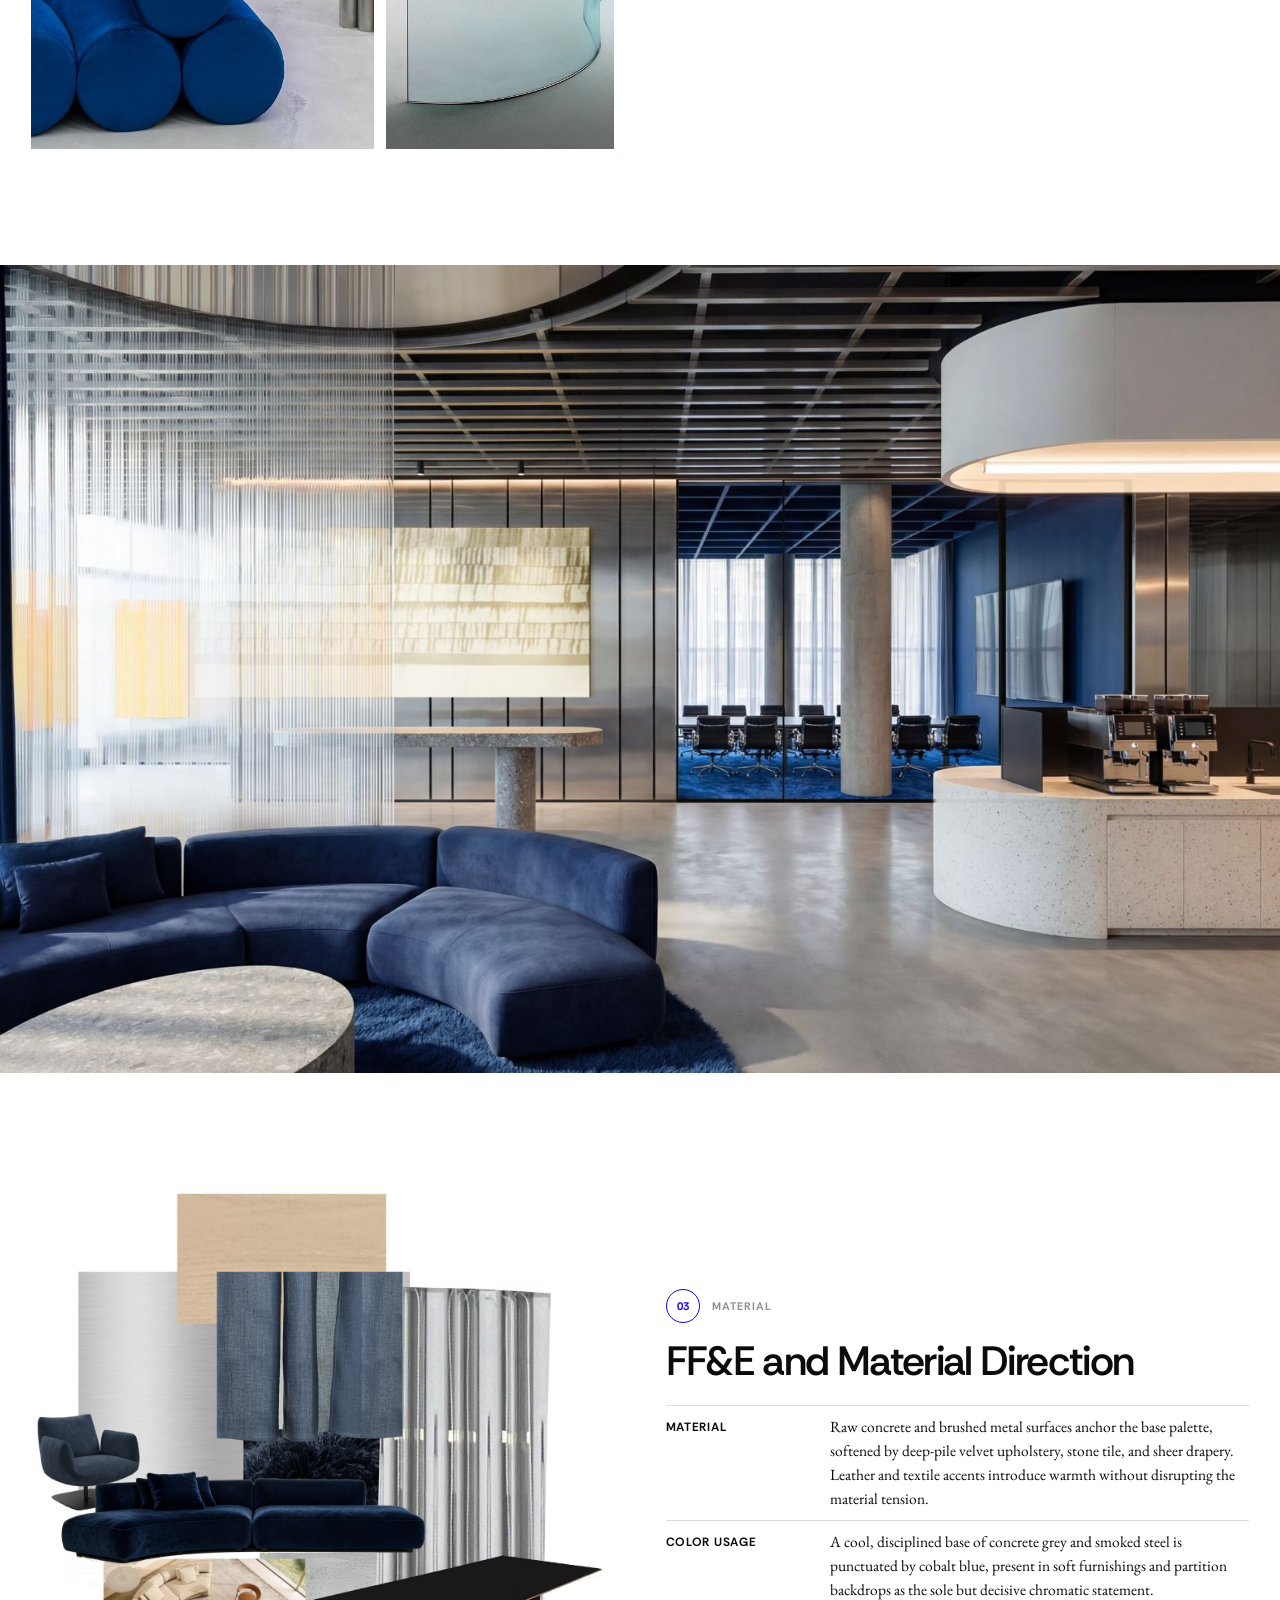
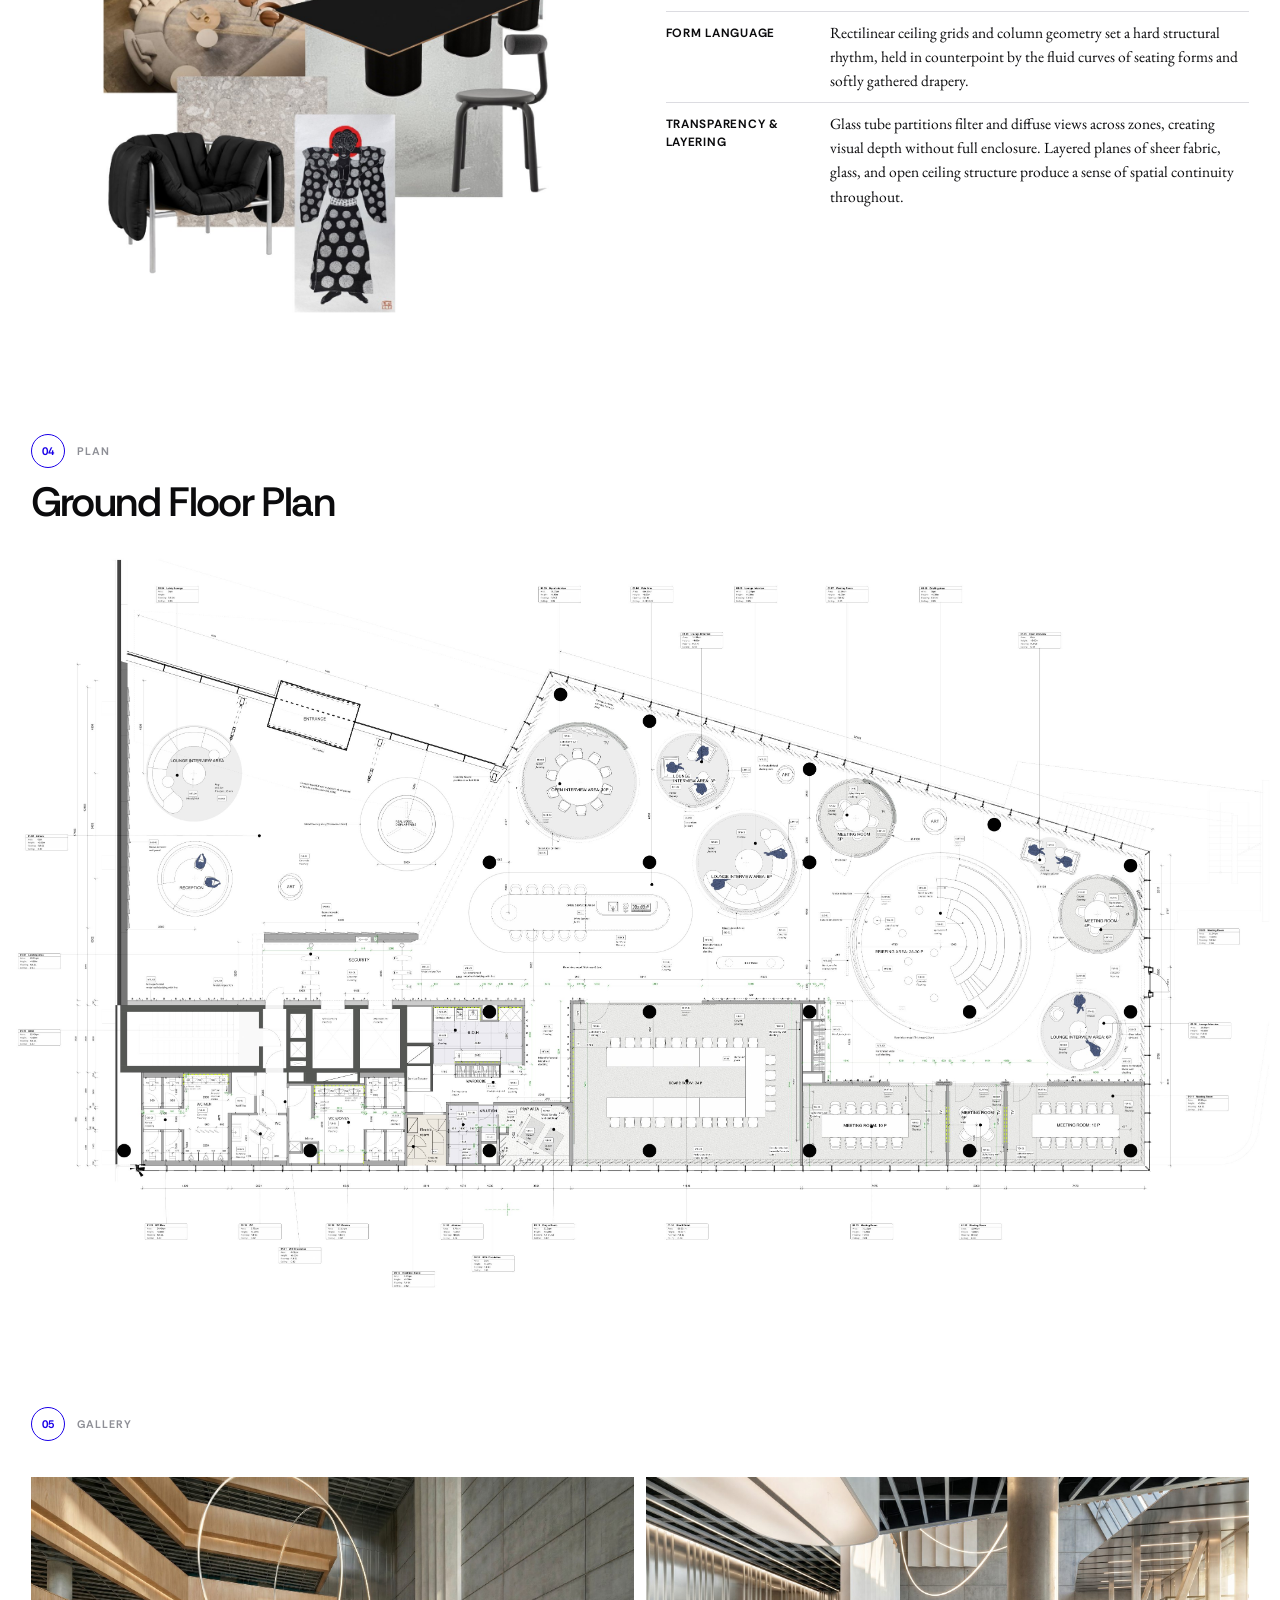
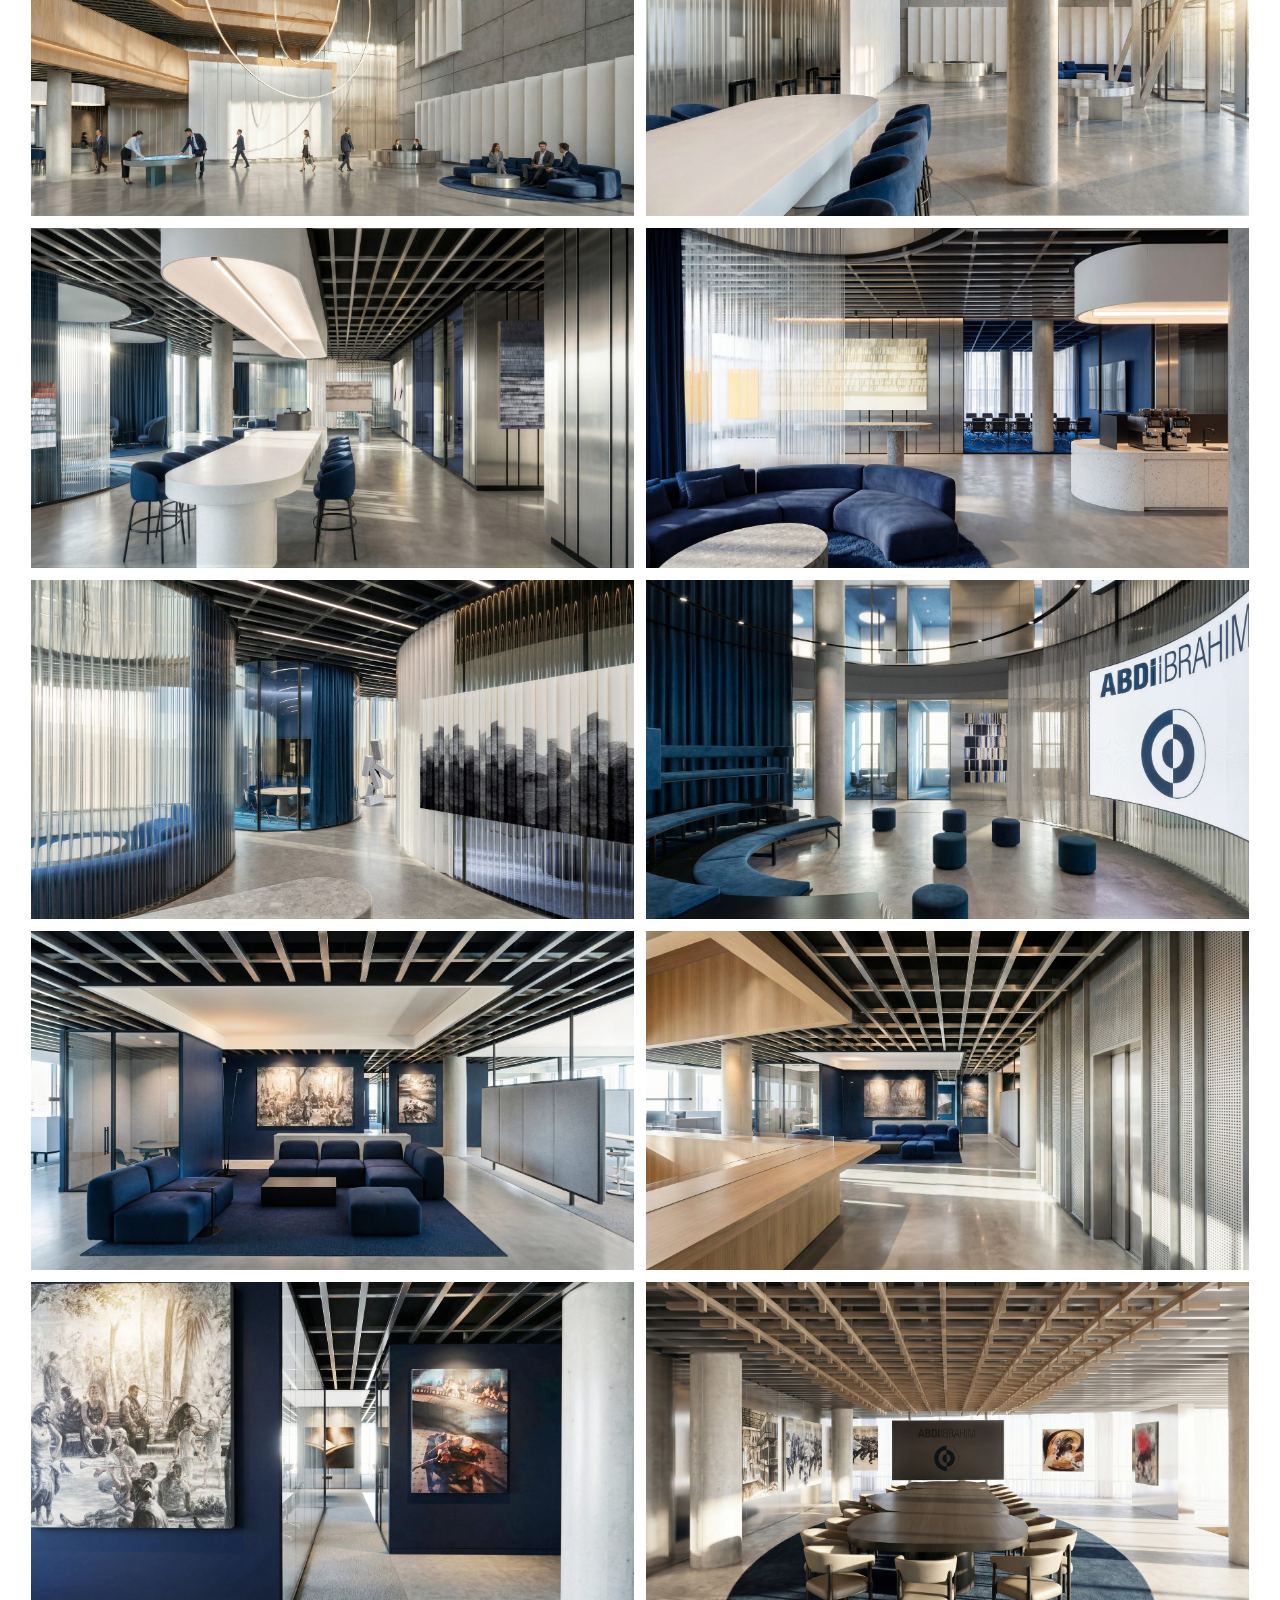
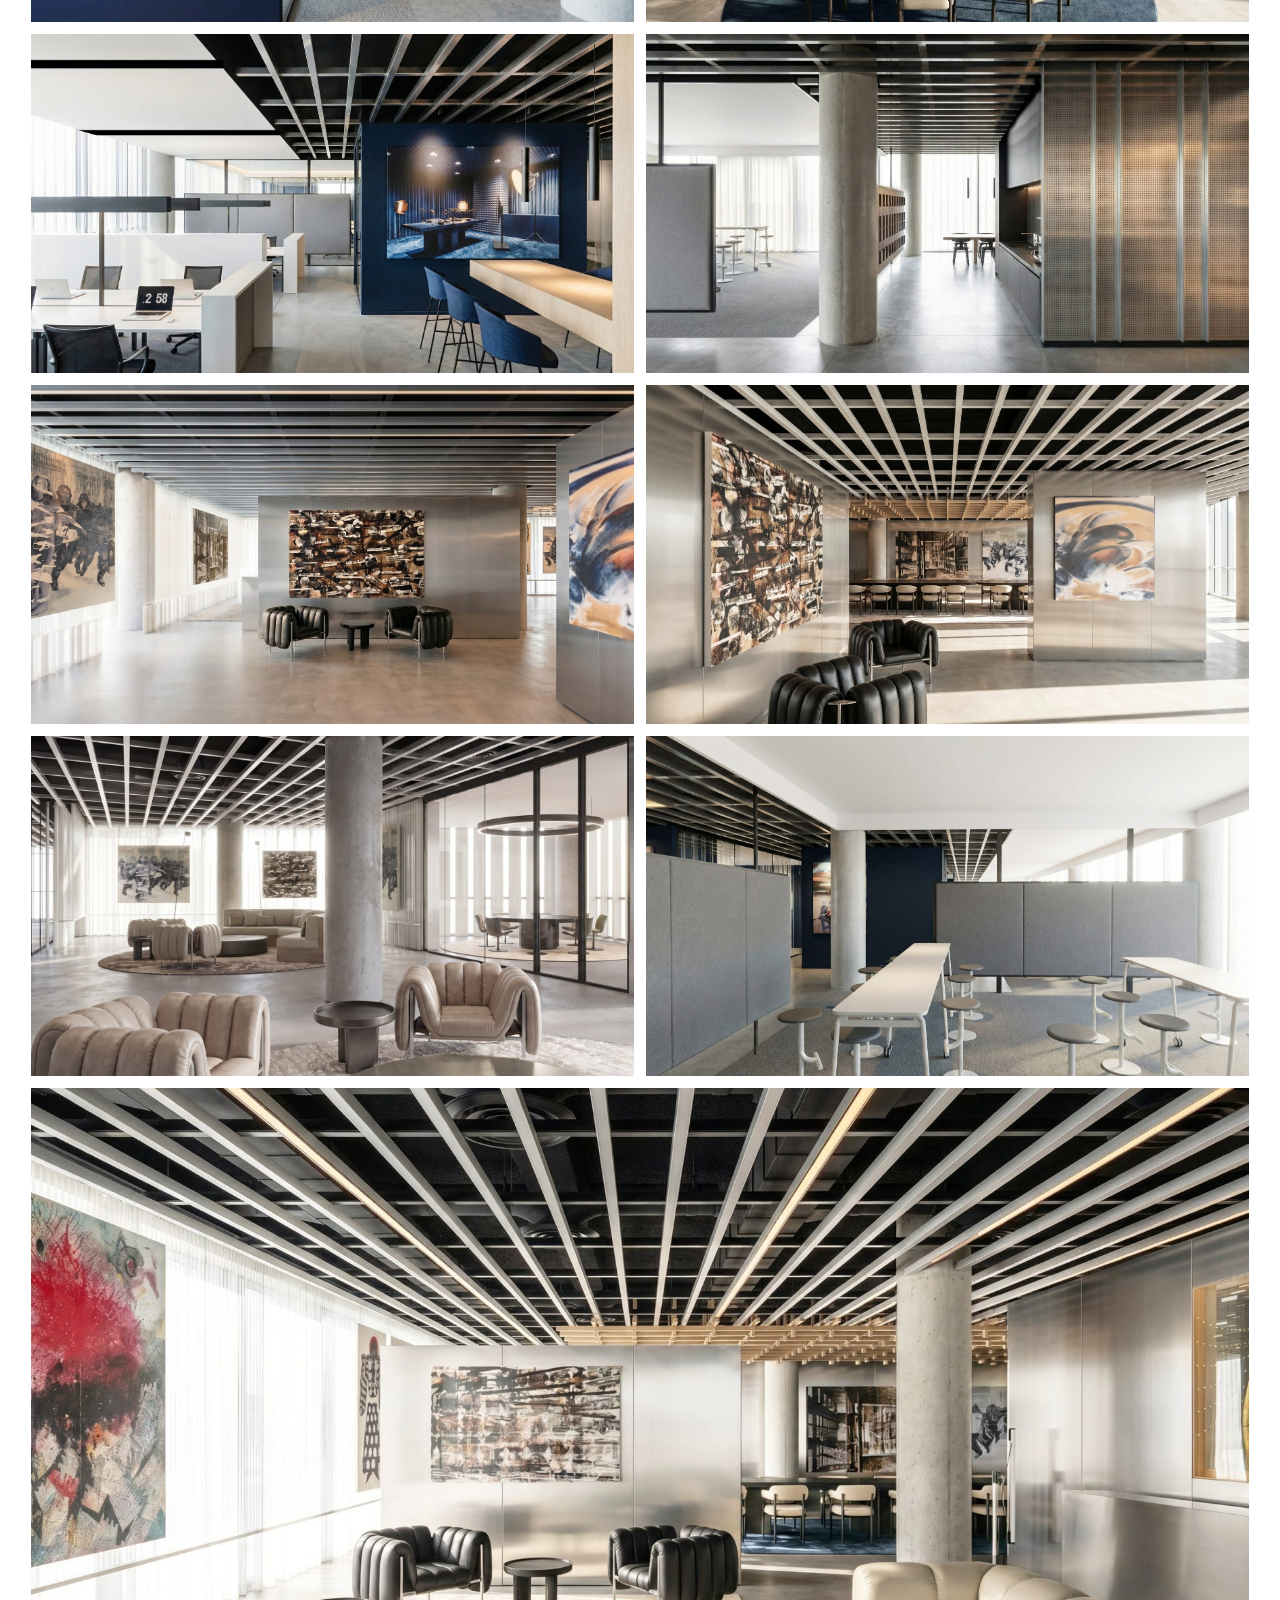
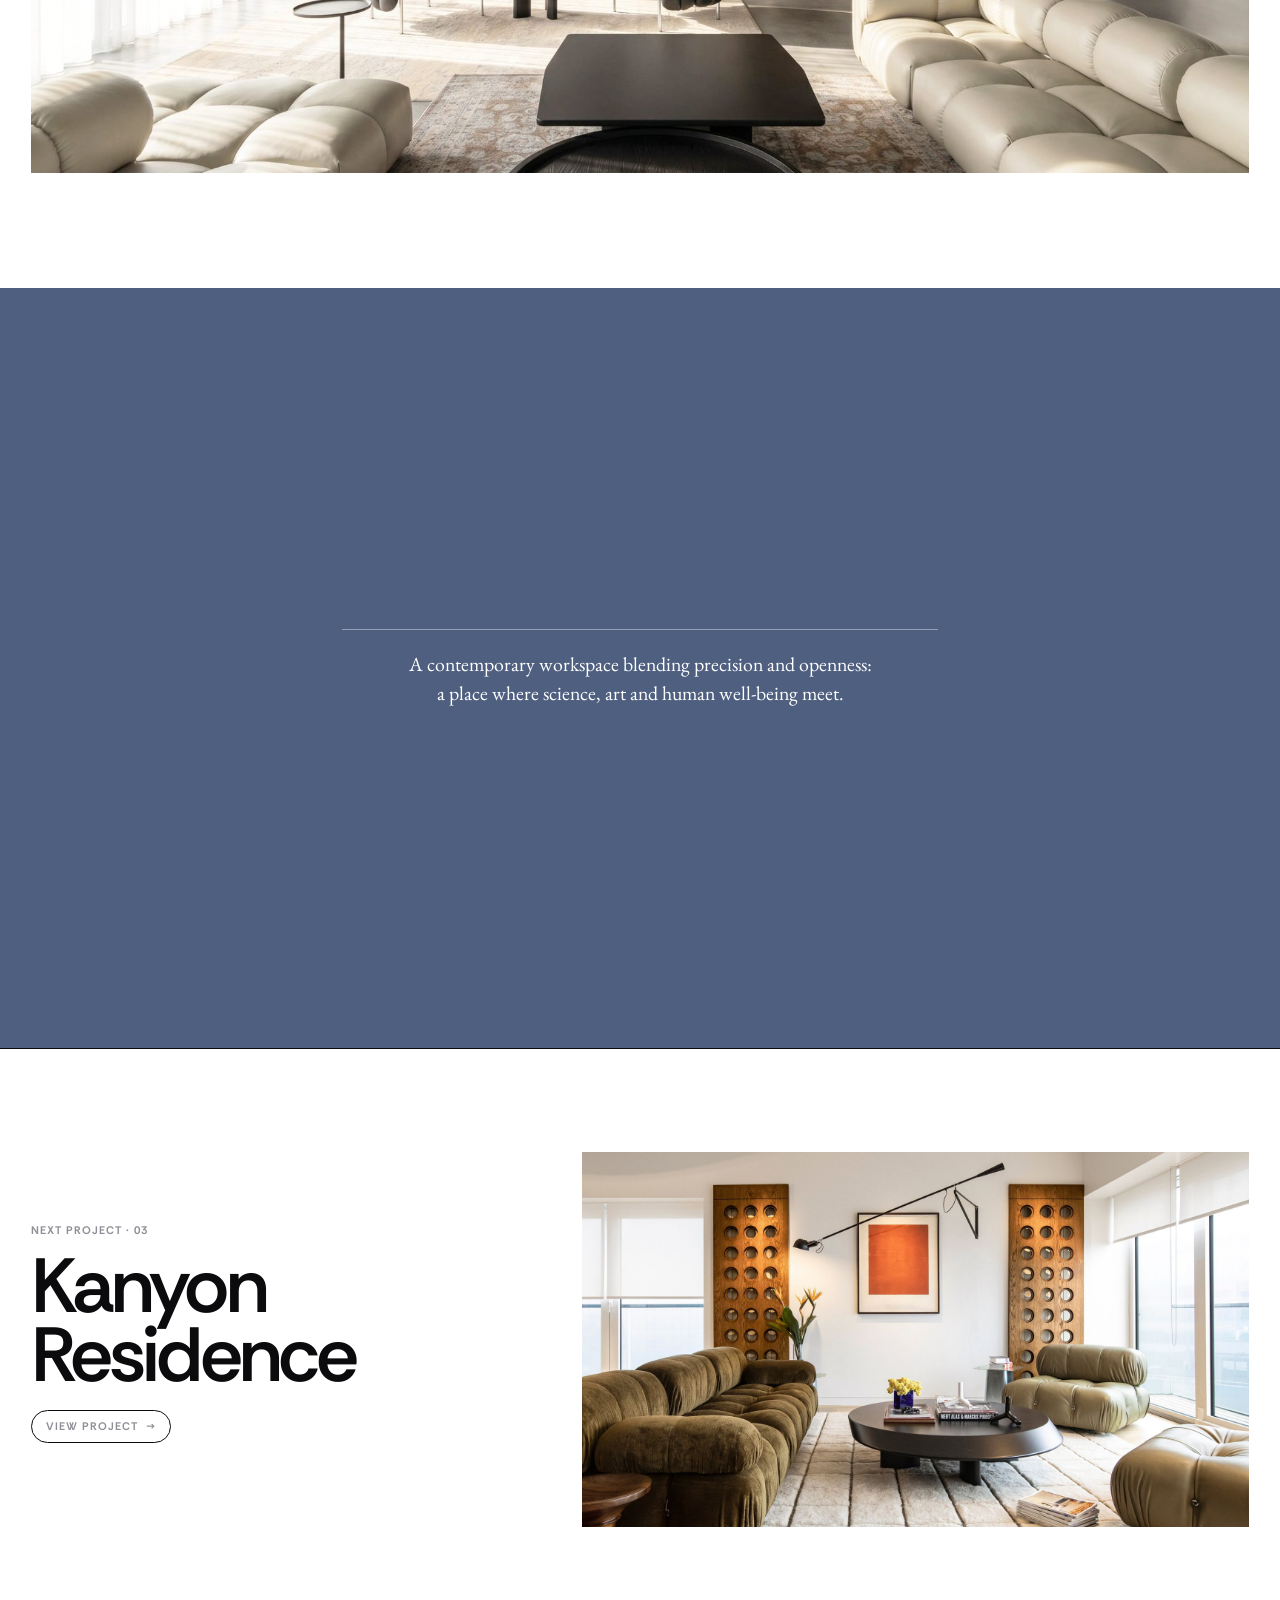
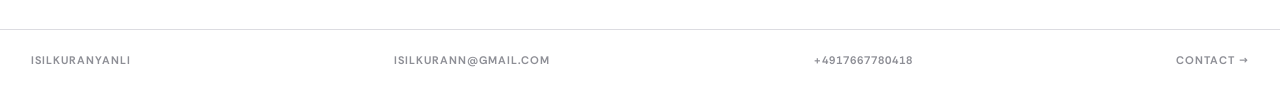
==== commit 8a698f09: "Add files via upload" ====
--- a/abdi-ibrahim.html
+++ b/abdi-ibrahim.html
@@ -36,9 +36,9 @@
       <dl class="facts">
         <div class="hd">project details</div>
         <div class="row"><dt>category</dt><dd>Workplace</dd></div>
-        <div class="row"><dt>services</dt><dd>Project Coordiation<br>Design Development<br>FF&amp;E and Material Execution</dd></div>
+        <div class="row"><dt>services</dt><dd>Project Coordination<br>Design Development<br>FF&amp;E and Material Execution</dd></div>
         <div class="row"><dt>year</dt><dd>2026-ongoing</dd></div>
-        <p class="desc">The project reimagines the workplace for the New Production Building. The goal is to create a space that  reflects the brand, supports new ways of working, and offers a high-quality everyday experience. A workplace where people can perform at their best — guided by strong leadership and a commitment to excellence.</p>
+        <p class="desc">The project reimagines the workplace for the New Production Building. The goal is to create a space that reflects the brand, supports new ways of working, and offers a high-quality everyday experience. A workplace where people can perform at their best, guided by strong leadership and a commitment to excellence.</p>
       </dl>
     </div>
   </section>
@@ -72,7 +72,7 @@
         <h3>FF&amp;E and Material Direction</h3>
         <dl class="notes">
           <div><dt>Material</dt><dd>Raw concrete and brushed metal surfaces anchor the base palette, softened by deep-pile velvet upholstery, stone tile, and sheer drapery. Leather and textile accents introduce warmth without disrupting the material tension.</dd></div>
-          <div><dt>Color usage</dt><dd>A cool, disciplined base of concrete grey and smoked steel is punctuated by cobalt blue — present in soft furnishings and partition backdrops as the sole but decisive chromatic statement.</dd></div>
+          <div><dt>Color usage</dt><dd>A cool, disciplined base of concrete grey and smoked steel is punctuated by cobalt blue, present in soft furnishings and partition backdrops as the sole but decisive chromatic statement.</dd></div>
           <div><dt>Form language</dt><dd>Rectilinear ceiling grids and column geometry set a hard structural rhythm, held in counterpoint by the fluid curves of seating forms and softly gathered drapery.</dd></div>
           <div><dt>Transparency &amp; layering</dt><dd>Glass tube partitions filter and diffuse views across zones, creating visual depth without full enclosure. Layered planes of sheer fabric, glass, and open ceiling structure produce a sense of spatial continuity throughout.</dd></div>
         </dl>
@@ -114,7 +114,7 @@
       <figure class="wide"><img src="img/ag-12.jpg" alt="Cream sofas and black chairs among expressive paintings" loading="lazy"></figure>
     </div>
     <div class="moz-end abdi solo">
-      <p>A contemporary workspace blending precision and openness a place where science, art  and human well- being meet.</p>
+      <p>A contemporary workspace blending precision and openness: a place where science, art and human well-being meet.</p>
     </div>
   </section>
 
